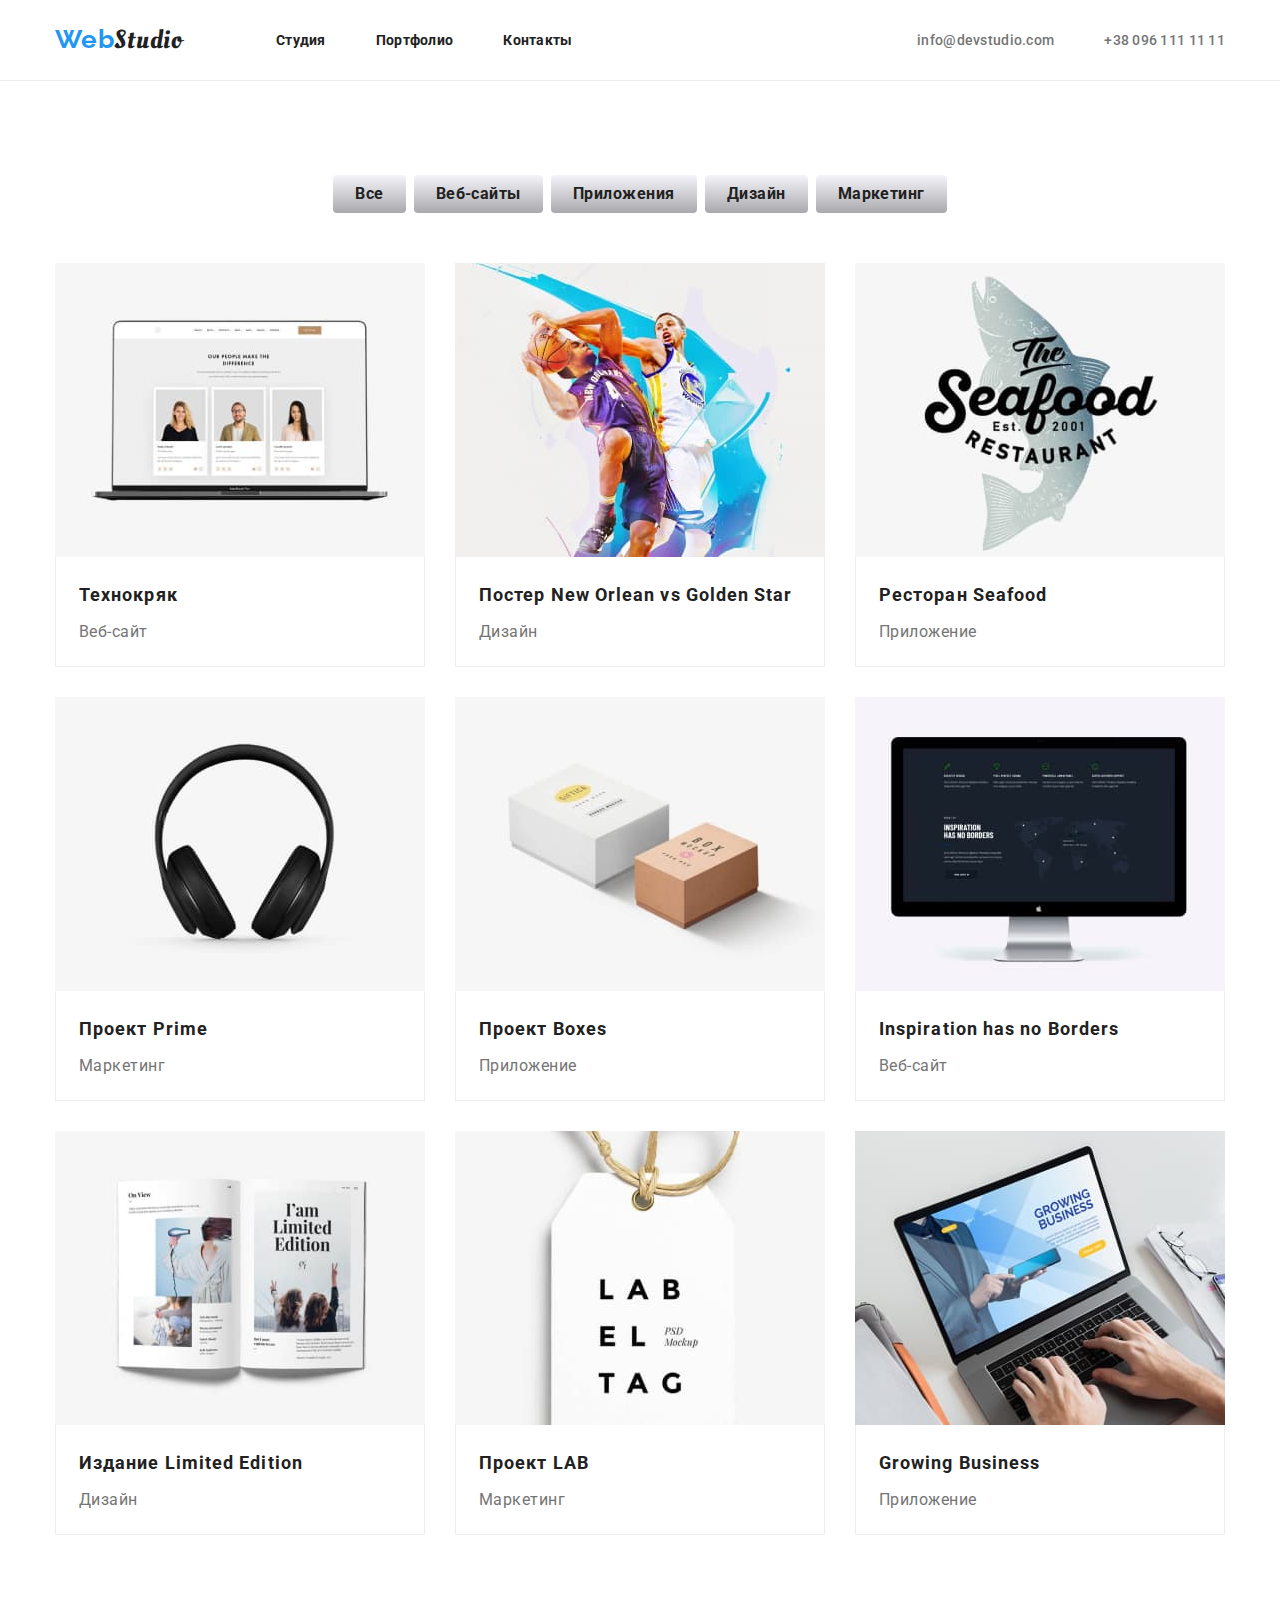
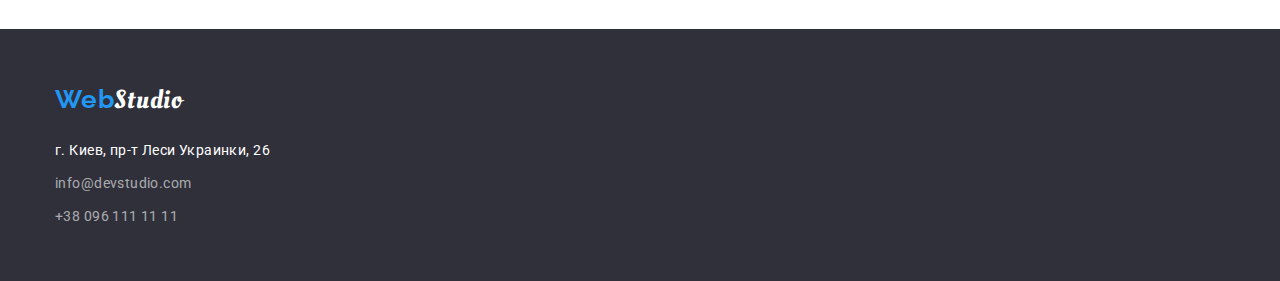
==== portfolio.html @ 4aa87fb2 "Додавання стартових файлів проекту" ====
<!doctype html>
<html lang="ru">
    <head>
        <meta charset="UTF-8">
        <meta name="viewport" content="width=device-width, user-scalable=no, initial-scale=1.0, maximum-scale=1.0, minimum-scale=1.0">
        <meta http-equiv="X-UA-Compatible" content="ie=edge">
        <title>Портфолио</title>
        <!--Імпорт шрифтів в HTML5:-->
        <link rel="preconnect" href="https://fonts.googleapis.com">
        <link rel="preconnect" href="https://fonts.gstatic.com" crossorigin>
        <link href="https://fonts.googleapis.com/css2?family=Oleo+Script&family=Raleway&family=Roboto&display=swap" rel="stylesheet">
        <!--Імпорт зображення на шапку сайту:-->
        <link rel="icon" href="images/goit.jpg" type="image/jpg">
        <!--Підключення стилів-->
        <link rel="stylesheet" href="styles/profile.css" type="text/css">
    </head>
    <body class="body__general">
    <!--http://goit-markup-hw-02/-->

        <!--Container - width 1600px-->
        <div class="container">

            <!--Шапка-->
            <header class="header__content">
                <!--Container - width 1170px-->
                <div class="container__content">
                    <div class="header__box">

                        <nav class="header__navigation">

                            <a class="header__navigation__logo" href="/goit-markup-hw-02">
                                <span class="header__navigation__logo__prefix">Web</span>Studio</a>

                            <ul class="header__navigation__list">
                                <li class="header__navigation__list__item">
                                    <a class="header__navigation__list__item__link" href="/goit-markup-hw-02">Студия</a>
                                </li>
                                <li class="header__navigation__list__item">
                                    <a class="header__navigation__list__item__link" href="/goit-markup-hw-02/portfolio.html">Портфолио</a>
                                </li>
                                <li class="header__navigation__list__item">
                                    <a class="header__navigation__list__item__link" href="#">Контакты</a>
                                </li>
                            </ul>

                        </nav>

                        <ul class="header__contacts">

                            <a class="header__email" href="mailto:info@devstudio.com">info@devstudio.com</a>

                            <a class="header__telephone" href="tel:380961111111">+38 096 111 11 11</a>

                        </ul>

                    </div>
                </div>
            </header>

            <!--Контент-->

            <main class="main__content">
                <!--Container - width 1170px-->
                <div class="container__content">

                    <!--Фільтр-->
                    <div class="main__filter__box">
                        <ul class="main__filter__list">
                            <li class="main__filter__list__item">
                                <button class="main__filter__button" type="button">Все</button>
                            </li>
                            <li class="main__filter__list__item">
                                <button class="main__filter__button" type="button">Веб-сайты</button>
                            </li>
                            <li class="main__filter__list__item">
                                <button class="main__filter__button" type="button">Приложения</button>
                            </li>
                            <li class="main__filter__list__item">
                                <button class="main__filter__button" type="button">Дизайн</button>
                            </li>
                            <li class="main__filter__list__item">
                                <button class="main__filter__button" type="button">Маркетинг</button>
                            </li>
                        </ul>
                    </div>

                    <!--Постери-->
                    <ul class="main__poster__list">
                        <li class="main__poster__list__item">
                            <img class="main__poster__list__item__image" src="images/imageprofile1.jpg"
                                 alt="images/imageprofile1.jpg - Технокряк" title="Технокряк">
                            <div class="main__poster__list__item__text">
                                <h3 class="main__poster__list__item__name">Технокряк</h3>
                                <p class="main__poster__list__item__category">Веб-сайт</p>
                            </div>
                        </li>
                        <li class="main__poster__list__item">
                            <img class="main__poster__list__item__image" src="images/imageprofile2.jpg"
                                 alt="images/imageprofile2.jpg - New Orlean vs Golden Star" title="New Orlean vs Golden Star">
                            <div class="main__poster__list__item__text">
                                <h3 class="main__poster__list__item__name">Постер New Orlean vs Golden Star</h3>
                                <p class="main__poster__list__item__category">Дизайн</p>
                            </div>
                        </li>
                        <li class="main__poster__list__item">
                            <img class="main__poster__list__item__image" src="images/imageprofile3.jpg"
                                 alt="images/imageprofile3.jpg - Ресторан Seafood" title="Ресторан Seafood">
                            <div class="main__poster__list__item__text">
                                <h3 class="main__poster__list__item__name">Ресторан Seafood</h3>
                                <p class="main__poster__list__item__category">Приложение</p>
                            </div>
                        </li>
                        <li class="main__poster__list__item">
                            <img class="main__poster__list__item__image" src="images/imageprofile4.jpg"
                                 alt="images/imageprofile4.jpg - Проект Prime" title="Проект Prime">
                            <div class="main__poster__list__item__text">
                                <h3 class="main__poster__list__item__name">Проект Prime</h3>
                                <p class="main__poster__list__item__category">Маркетинг</p>
                            </div>
                        </li>
                        <li class="main__poster__list__item">
                            <img class="main__poster__list__item__image" src="images/imageprofile5.jpg"
                                 alt="images/imageprofile5.jpg - Проект Boxes" title="Проект Boxes">
                            <div class="main__poster__list__item__text">
                                <h3 class="main__poster__list__item__name">Проект Boxes</h3>
                                <p class="main__poster__list__item__category">Приложение</p>
                            </div>
                        </li>
                        <li class="main__poster__list__item">
                            <img class="main__poster__list__item__image" src="images/imageprofile6.jpg"
                                 alt="images/imageprofile6.jpg - Inspiration has no Borders" title="Inspiration has no Borders">
                            <div class="main__poster__list__item__text">
                                <h3 class="main__poster__list__item__name">Inspiration has no Borders</h3>
                                <p class="main__poster__list__item__category">Веб-сайт</p>
                            </div>
                        </li>
                        <li class="main__poster__list__item">
                            <img class="main__poster__list__item__image" src="images/imageprofile7.jpg"
                                 alt="images/imageprofile7.jpg - Издание Limited Edition" title="Издание Limited Edition">
                            <div class="main__poster__list__item__text">
                                <h3 class="main__poster__list__item__name">Издание Limited Edition</h3>
                                <p class="main__poster__list__item__category">Дизайн</p>
                            </div>
                        </li>
                        <li class="main__poster__list__item">
                            <img class="main__poster__list__item__image" src="images/imageprofile8.jpg"
                                 alt="images/imageprofile8.jpg - Проект LAB" title="Проект LAB">
                            <div class="main__poster__list__item__text">
                                <h3 class="main__poster__list__item__name">Проект LAB</h3>
                                <p class="main__poster__list__item__category">Маркетинг</p>
                            </div>
                        </li>
                        <li class="main__poster__list__item">
                            <img class="main__poster__list__item__image" src="images/imageprofile9.jpg"
                                 alt="images/imageprofile9.jpg - Growing Business" title="Growing Business">
                            <div class="main__poster__list__item__text">
                                <h3 class="main__poster__list__item__name">Growing Business</h3>
                                <p class="main__poster__list__item__category">Приложение</p>
                            </div>
                        </li>
                    </ul>

                </div>

            </main>

            <!--Підвал-->
            <footer class="footer__content">
                <!--Container - width 1170px-->
                <div class="container__content">
                    <div class="footer__box">

                        <div class="footer__contact">

                            <a class="header__navigation__logo footer__logo" href="/goit-markup-hw-02">
                                <span class="header__navigation__logo__prefix">Web</span>Studio</a>

                            <address class="footer__address">
                                <ul class="footer__contact__list"></ul>
                                    <li class="footer__contact__list__item">
                                        <a class="footer__address__link" href="https://bit.ly/3pXMvUd" target="_blank" rel="noopener noreferrer">г. Киев, пр-т Леси Украинки, 26</a>
                                    </li>
                                    <li class="footer__contact__list__item">
                                        <a class="header__email footer__email" href="mailto:info@devstudio.com">info@devstudio.com</a>
                                    </li>
                                    <li class="footer__contact__list__item">
                                        <a class="header__telephone footer__telephone" href="tel:380961111111">+38 096 111 11 11</a>
                                    </li>
                                </ul>
                            </address>

                        </div>

                    </div>
                </div>

            </footer>

        </div>

    </body>
</html>
---- styles/profile.css ----
html, body {
    box-sizing: border-box;
    -webkit-box-sizing: border-box;
    -moz-box-sizing: border-box;
}

*,
*::before,
*::after {
    box-sizing: inherit;
    -webkit-box-sizing: inherit;
    -moz-box-sizing: inherit;
}

.body__general {
    margin: 0;
    font-family: 'Roboto', sans-serif;
    font-size: 0;
    background: #E5E5E5;
    color: #212121;
}

.container {
    max-width: 1600px;
    margin: 0 auto;
}

.container__content {
    max-width: 1170px;
    margin: 0 auto;
}

a {
    text-decoration: none;
    /*cursor: pointer;*/
}

ul {
    list-style-type: none;
    padding: 0;
}

/*Шапка*/
.header__content {
    background: #FFFFFF;
    border-bottom: 1px solid #ECECEC;
}

.header__box {
    display: flex;
    height: 80px;
    justify-content: space-between;
    align-items: center;
}

.header__navigation {
    display: inherit;
    column-gap: 93px;
}

.header__navigation__logo {
    display: inline-block;
    font-family: 'Oleo Script', sans-serif;
    font-style: normal;
    font-weight: 400;
    font-size: 26px;
    line-height: 36px;
    letter-spacing: 0.03em;
    color: #212121;
    transition: all 0.5s;
}

.header__navigation__logo__prefix {
    font-family: 'Raleway', sans-serif;
    font-weight: 700;
    line-height: 31px;
    color: #2196F3;
}

.header__navigation__logo:hover {
    transform: scale(1.3);
}

.header__navigation__list {
    display: flex;
    align-items: center;
    column-gap: 50px;
}

.header__navigation__list__item {
    font-style: normal;
    font-weight: 500;
    font-size: 14px;
    line-height: 16px;
    letter-spacing: 0.02em;
}

.header__navigation__list__item__link {
    font-weight: bold;
    color: #212121;
}

.header__navigation__list__item__link:focus {
    color: #188ce8;
    cursor: pointer;
}

.header__navigation__list__item__link:hover {
    color: #2196F3;
    cursor: pointer;
}

.header__contacts {
    display: flex;
    align-items: center;
    column-gap: 50px;
}

.header__email,
.header__telephone {
    font-style: normal;
    font-weight: 500;
    font-size: 14px;
    line-height: 16px;
    letter-spacing: 0.02em;
    color: #757575;
}

.header__email:focus,
.header__telephone:focus {
    color: #188ce8;
}

.header__email:hover,
.header__telephone:hover {
    font-weight: bold;
    color: #2196F3;
}

/*Контент*/
.main__content {
    background: #FFFFFF;
    padding: 94px 0;
}

.main__filter__box {
    margin-bottom: 34px;
}

/*Фільтр*/
.main__filter__list {
    display: flex;
    justify-content: center;
    padding-bottom: 16px;
    gap: 8px;
}

.main__filter__list__item {
    display: flex;
    align-items: flex-start;
}

.main__filter__button {
    padding: 6px 22px;
    background:
        linear-gradient(
            #F5F4FA,
            #a9a9ad);
    border: 0;
    border-radius: 4px;
    font-family: inherit;
    font-style: normal;
    /*font-weight: 500;*/
    font-weight: 700;
    font-size: 16px;
    line-height: 26px;
    text-align: center;
    letter-spacing: 0.03em;
    color: #212121;
    cursor: pointer;
}

.main__filter__button:focus {
    background: #188ce8;
    color: #FFFFFF;
}

.main__filter__button:active {
    background:
        linear-gradient(
            #2196F3,
            #104970);
    box-shadow:
            0 4px 4px rgba(0, 0, 0, 0.15),
        inset 4px 4px 4px rgba(0, 0, 0, 0.15),
        inset -4px 4px 4px rgba(0, 0, 0, 0.15),
        inset 4px -4px 4px rgba(0, 0, 0, 0.15),
        inset -4px -4px 4px rgba(0, 0, 0, 0.15);
    text-shadow:
            4px 4px 4px rgba(0, 0, 0, 0.15),
            -4px 4px 4px rgba(0, 0, 0, 0.15),
            4px -4px 4px rgba(0, 0, 0, 0.15),
            -4px -4px 4px rgba(0, 0, 0, 0.15);
    color: #FFFFFF;
}

/*Постери*/
.main__poster__list {
    display: flex;
    flex-wrap: wrap;
    gap: 30px;
    justify-content: center;
    margin: 0;
}

.main__poster__list__item {
    max-width: 370px;
    background: #FFFFFF;
    /*border: 1px solid #EEEEEE;*/
    border-bottom: 1px solid #EEEEEE;
    cursor: pointer;
    transition: all 0.5s;
}

.main__poster__list__item:hover {
    transform: scale(1.1);
}

.main__poster__list__item__image {
    display: block;
    width: 100%;
}

.main__poster__list__item__text {
    border-left: 1px solid #EEEEEE;
    border-right: 1px solid #EEEEEE;
    padding: 20px 23px 19px;
}

.main__poster__list__item__name {
    margin: 0 0 4px;
    font-style: normal;
    font-weight: 700;
    font-size: 18px;
    line-height: 36px;
    letter-spacing: 0.06em;
    color: #212121;
}

.main__poster__list__item__category {
    margin: 0;
    font-style: normal;
    font-weight: 400;
    font-size: 16px;
    line-height: 30px;
    letter-spacing: 0.03em;
    color: #757575;
}

/*Підвал*/
.footer__content {
    background: #2F303A;
}

.footer__box {
    display: flex;
    height: 252px;
    align-items: center;
    justify-content: space-between;
}

.footer__contact,
.footer__address {
    display: block;
}

.footer__logo {
    margin: 0 0 20px;
}

.header__navigation__logo.footer__logo {
    display: inline-block;
    color: #FFFFFF;
}

.header__navigation__logo.footer__logo:hover {
    transform: scale(1.3);
}

.footer__contact__list {
    display: flex;
    flex-direction: column;
    justify-content: center;
}

.footer__contact__list__item {
    display: flex;
    /*align-items: flex-start;*/
    justify-content: flex-start;
}

.footer__contact__list__item +
.footer__contact__list__item {
    margin-top: 9px;
}

.footer__address__link {
    font-style: normal;
    font-weight: 400;
    font-size: 14px;
    line-height: 24px;
    letter-spacing: 0.03em;
    color: #FFFFFF;
}

.footer__address__link:focus {
    color: #188ce8;
}

.footer__address__link:hover {
    color: #2196F3;
}

.header__email.footer__email,
.header__telephone.footer__telephone {
    font-weight: 400;
    line-height: 24px;
    letter-spacing: 0.03em;
    color: rgba(255, 255, 255, 0.6);
}

.header__email.footer__email:focus,
.header__telephone.footer__telephone:focus {
    font-weight: bold;
    color: #188ce8;
}

.header__email.footer__email:hover,
.header__telephone.footer__telephone:hover {
    font-weight: bold;
    color: #2196F3;
}

@media  {
    
}
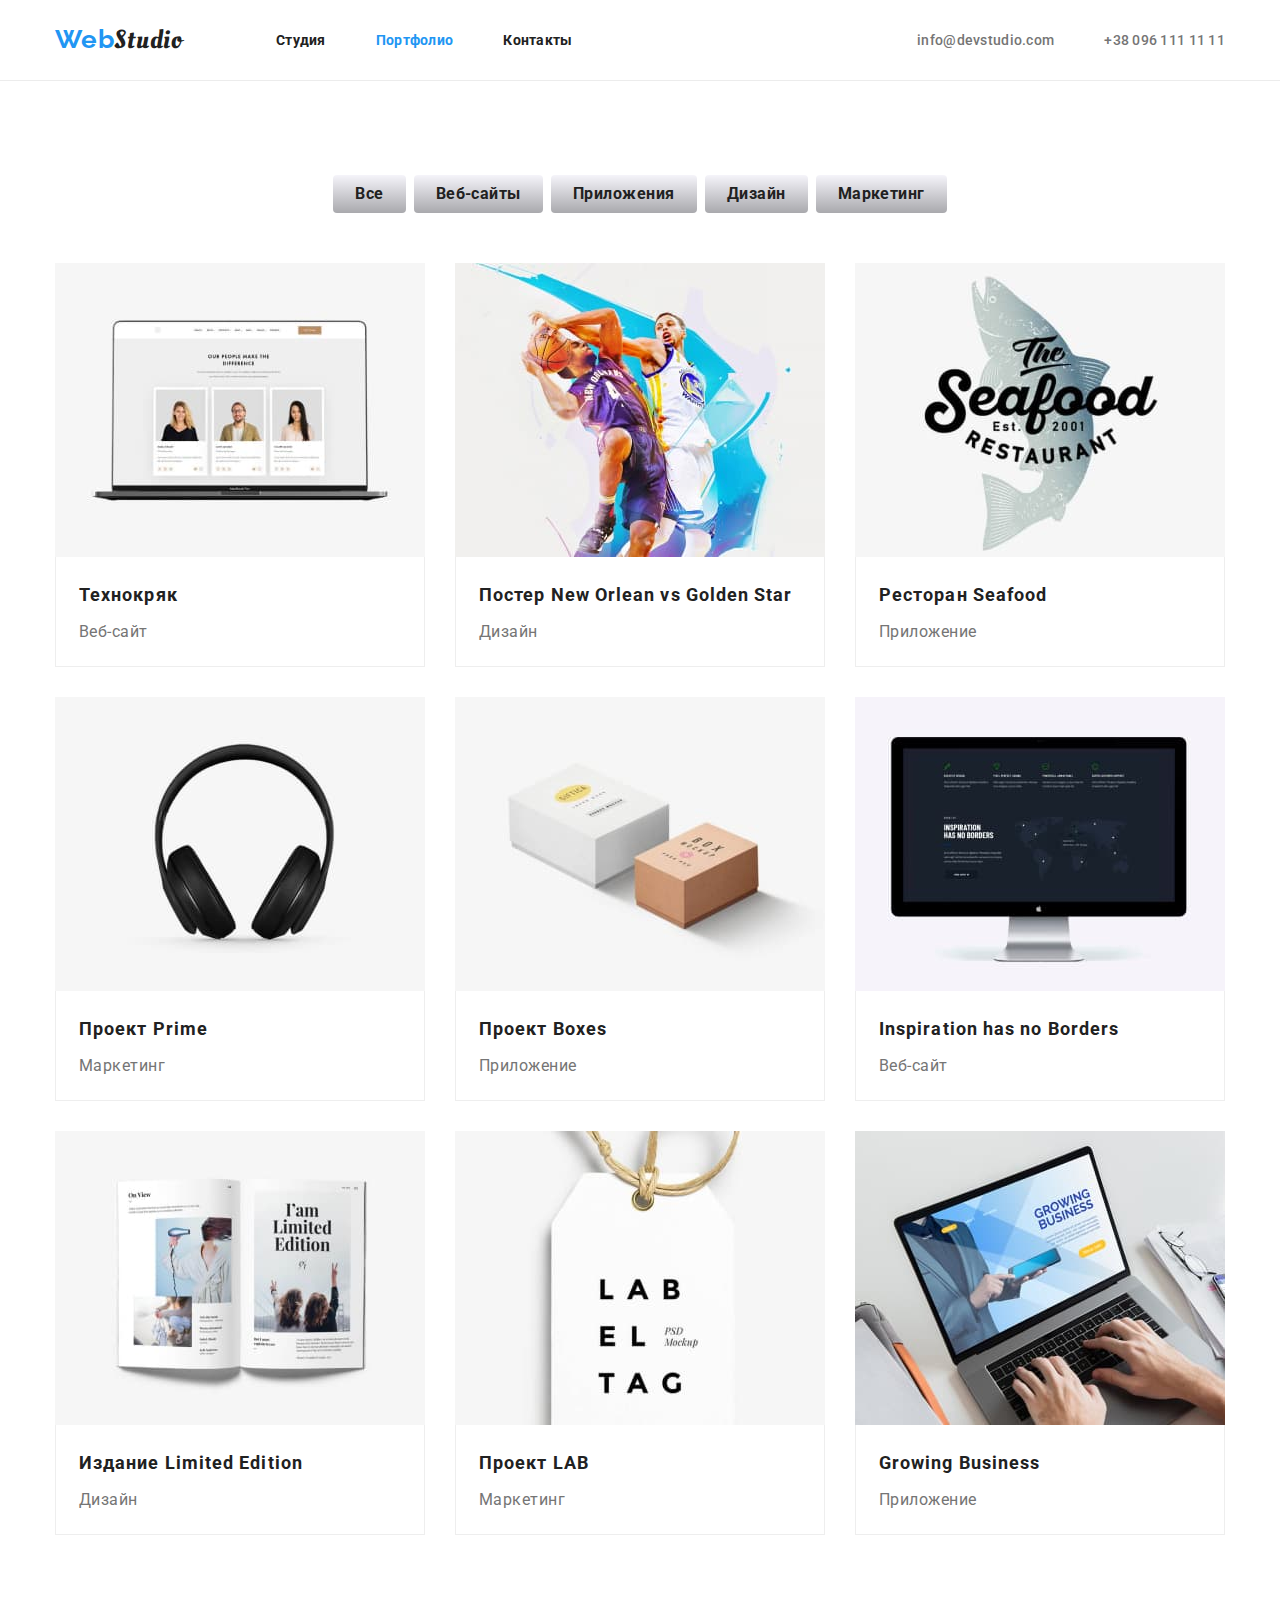
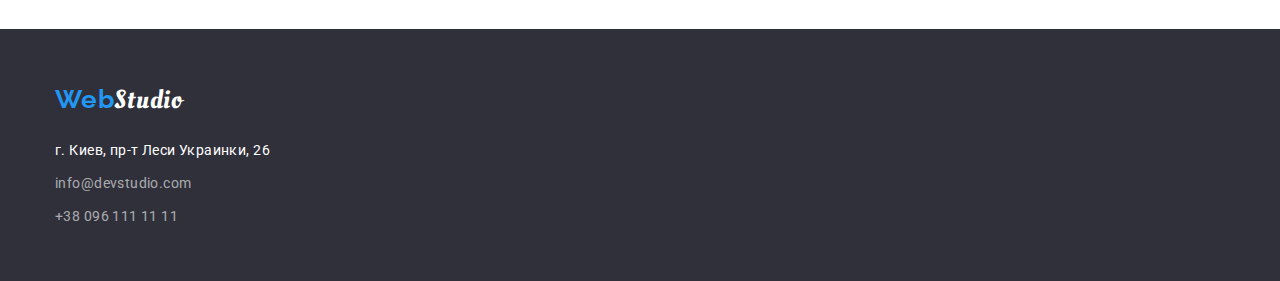
==== commit 48871d20: "Калібровка тегів та стилів" ====
--- a/portfolio.html
+++ b/portfolio.html
@@ -5,66 +5,69 @@
         <meta name="viewport" content="width=device-width, user-scalable=no, initial-scale=1.0, maximum-scale=1.0, minimum-scale=1.0">
         <meta http-equiv="X-UA-Compatible" content="ie=edge">
         <title>Портфолио</title>
-        <!--Імпорт шрифтів в HTML5:-->
+        <!--Импорт шрифтов в HTML5-->
         <link rel="preconnect" href="https://fonts.googleapis.com">
         <link rel="preconnect" href="https://fonts.gstatic.com" crossorigin>
         <link href="https://fonts.googleapis.com/css2?family=Oleo+Script&family=Raleway&family=Roboto&display=swap" rel="stylesheet">
-        <!--Імпорт зображення на шапку сайту:-->
+        <!--Импорт изображения на шапку сайта-->
         <link rel="icon" href="images/goit.jpg" type="image/jpg">
-        <!--Підключення стилів-->
-        <link rel="stylesheet" href="styles/profile.css" type="text/css">
+        <!--Подключения стилей-->
+        <link rel="stylesheet" href="styles/style.css" type="text/css">
     </head>
+
     <body class="body__general">
     <!--http://goit-markup-hw-02/-->
 
         <!--Container - width 1600px-->
         <div class="container">
-
-            <!--Шапка-->
+        
+            <!--Хедер-->
             <header class="header__content">
-                <!--Container - width 1170px-->
+                <!--Container - width 1200px-->
                 <div class="container__content">
                     <div class="header__box">
-
+        
                         <nav class="header__navigation">
-
-                            <a class="header__navigation__logo" href="/goit-markup-hw-02">
+        
+                            <a class="header__navigation__logo" href="./">
                                 <span class="header__navigation__logo__prefix">Web</span>Studio</a>
-
+        
                             <ul class="header__navigation__list">
                                 <li class="header__navigation__list__item">
-                                    <a class="header__navigation__list__item__link" href="/goit-markup-hw-02">Студия</a>
+                                    <a class="header__navigation__list__item__link" href="./">Студия</a>
                                 </li>
                                 <li class="header__navigation__list__item">
-                                    <a class="header__navigation__list__item__link" href="/goit-markup-hw-02/portfolio.html">Портфолио</a>
+                                    <a class="header__navigation__list__item__link current" href="./portfolio.html">Портфолио</a>
                                 </li>
                                 <li class="header__navigation__list__item">
                                     <a class="header__navigation__list__item__link" href="#">Контакты</a>
                                 </li>
                             </ul>
-
+        
                         </nav>
-
-                        <ul class="header__contacts">
-
+        
+                        <div class="header__contacts">
+        
                             <a class="header__email" href="mailto:info@devstudio.com">info@devstudio.com</a>
-
+        
                             <a class="header__telephone" href="tel:380961111111">+38 096 111 11 11</a>
-
-                        </ul>
-
+        
+                        </div>
+        
                     </div>
                 </div>
             </header>
-
+        
             <!--Контент-->
-
-            <main class="main__content">
-                <!--Container - width 1170px-->
+            <main class="main__content section">
+                <!--Container - width 1200px-->
                 <div class="container__content">
-
-                    <!--Фільтр-->
+        
+                    <!--Фильтр-->
                     <div class="main__filter__box">
+        
+                        <h2 class="main__title"></h2>
+        
                         <ul class="main__filter__list">
                             <li class="main__filter__list__item">
                                 <button class="main__filter__button" type="button">Все</button>
@@ -80,123 +83,129 @@
                             </li>
                             <li class="main__filter__list__item">
                                 <button class="main__filter__button" type="button">Маркетинг</button>
+                            </li>
+                        </ul>
+        
+                        <!--Постеры-->
+                        <ul class="main__poster__list">
+                            <li class="main__poster__list__item">
+                                <img class="box__list" src="images/imageprofile1.jpg" alt="images/imageprofile1.jpg - Технокряк"
+                                    title="Технокряк">
+                                <div class="main__poster__list__item__text">
+                                    <h3 class="main__poster__list__item__name">Технокряк</h3>
+                                    <p class="main__poster__list__item__category">Веб-сайт</p>
+                                </div>
+                            </li>
+                            <li class="main__poster__list__item">
+                                <img class="box__list" src="images/imageprofile2.jpg"
+                                    alt="images/imageprofile2.jpg - New Orlean vs Golden Star"
+                                    title="New Orlean vs Golden Star">
+                                <div class="main__poster__list__item__text">
+                                    <h3 class="main__poster__list__item__name">Постер New Orlean vs Golden Star</h3>
+                                    <p class="main__poster__list__item__category">Дизайн</p>
+                                </div>
+                            </li>
+                            <li class="main__poster__list__item">
+                                <img class="box__list" src="images/imageprofile3.jpg"
+                                    alt="images/imageprofile3.jpg - Ресторан Seafood" title="Ресторан Seafood">
+                                <div class="main__poster__list__item__text">
+                                    <h3 class="main__poster__list__item__name">Ресторан Seafood</h3>
+                                    <p class="main__poster__list__item__category">Приложение</p>
+                                </div>
+                            </li>
+                            <li class="main__poster__list__item">
+                                <img class="box__list" src="images/imageprofile4.jpg"
+                                    alt="images/imageprofile4.jpg - Проект Prime" title="Проект Prime">
+                                <div class="main__poster__list__item__text">
+                                    <h3 class="main__poster__list__item__name">Проект Prime</h3>
+                                    <p class="main__poster__list__item__category">Маркетинг</p>
+                                </div>
+                            </li>
+                            <li class="main__poster__list__item">
+                                <img class="box__list" src="images/imageprofile5.jpg"
+                                    alt="images/imageprofile5.jpg - Проект Boxes" title="Проект Boxes">
+                                <div class="main__poster__list__item__text">
+                                    <h3 class="main__poster__list__item__name">Проект Boxes</h3>
+                                    <p class="main__poster__list__item__category">Приложение</p>
+                                </div>
+                            </li>
+                            <li class="main__poster__list__item">
+                                <img class="box__list" src="images/imageprofile6.jpg"
+                                    alt="images/imageprofile6.jpg - Inspiration has no Borders"
+                                    title="Inspiration has no Borders">
+                                <div class="main__poster__list__item__text">
+                                    <h3 class="main__poster__list__item__name">Inspiration has no Borders</h3>
+                                    <p class="main__poster__list__item__category">Веб-сайт</p>
+                                </div>
+                            </li>
+                            <li class="main__poster__list__item">
+                                <img class="box__list" src="images/imageprofile7.jpg"
+                                    alt="images/imageprofile7.jpg - Издание Limited Edition" title="Издание Limited Edition">
+                                <div class="main__poster__list__item__text">
+                                    <h3 class="main__poster__list__item__name">Издание Limited Edition</h3>
+                                    <p class="main__poster__list__item__category">Дизайн</p>
+                                </div>
+                            </li>
+                            <li class="main__poster__list__item">
+                                <img class="box__list" src="images/imageprofile8.jpg"
+                                    alt="images/imageprofile8.jpg - Проект LAB" title="Проект LAB">
+                                <div class="main__poster__list__item__text">
+                                    <h3 class="main__poster__list__item__name">Проект LAB</h3>
+                                    <p class="main__poster__list__item__category">Маркетинг</p>
+                                </div>
+                            </li>
+                            <li class="main__poster__list__item">
+                                <img class="box__list" src="images/imageprofile9.jpg"
+                                    alt="images/imageprofile9.jpg - Growing Business" title="Growing Business">
+                                <div class="main__poster__list__item__text">
+                                    <h3 class="main__poster__list__item__name">Growing Business</h3>
+                                    <p class="main__poster__list__item__category">Приложение</p>
+                                </div>
                             </li>
                         </ul>
                     </div>
-
-                    <!--Постери-->
-                    <ul class="main__poster__list">
-                        <li class="main__poster__list__item">
-                            <img class="main__poster__list__item__image" src="images/imageprofile1.jpg"
-                                 alt="images/imageprofile1.jpg - Технокряк" title="Технокряк">
-                            <div class="main__poster__list__item__text">
-                                <h3 class="main__poster__list__item__name">Технокряк</h3>
-                                <p class="main__poster__list__item__category">Веб-сайт</p>
-                            </div>
-                        </li>
-                        <li class="main__poster__list__item">
-                            <img class="main__poster__list__item__image" src="images/imageprofile2.jpg"
-                                 alt="images/imageprofile2.jpg - New Orlean vs Golden Star" title="New Orlean vs Golden Star">
-                            <div class="main__poster__list__item__text">
-                                <h3 class="main__poster__list__item__name">Постер New Orlean vs Golden Star</h3>
-                                <p class="main__poster__list__item__category">Дизайн</p>
-                            </div>
-                        </li>
-                        <li class="main__poster__list__item">
-                            <img class="main__poster__list__item__image" src="images/imageprofile3.jpg"
-                                 alt="images/imageprofile3.jpg - Ресторан Seafood" title="Ресторан Seafood">
-                            <div class="main__poster__list__item__text">
-                                <h3 class="main__poster__list__item__name">Ресторан Seafood</h3>
-                                <p class="main__poster__list__item__category">Приложение</p>
-                            </div>
-                        </li>
-                        <li class="main__poster__list__item">
-                            <img class="main__poster__list__item__image" src="images/imageprofile4.jpg"
-                                 alt="images/imageprofile4.jpg - Проект Prime" title="Проект Prime">
-                            <div class="main__poster__list__item__text">
-                                <h3 class="main__poster__list__item__name">Проект Prime</h3>
-                                <p class="main__poster__list__item__category">Маркетинг</p>
-                            </div>
-                        </li>
-                        <li class="main__poster__list__item">
-                            <img class="main__poster__list__item__image" src="images/imageprofile5.jpg"
-                                 alt="images/imageprofile5.jpg - Проект Boxes" title="Проект Boxes">
-                            <div class="main__poster__list__item__text">
-                                <h3 class="main__poster__list__item__name">Проект Boxes</h3>
-                                <p class="main__poster__list__item__category">Приложение</p>
-                            </div>
-                        </li>
-                        <li class="main__poster__list__item">
-                            <img class="main__poster__list__item__image" src="images/imageprofile6.jpg"
-                                 alt="images/imageprofile6.jpg - Inspiration has no Borders" title="Inspiration has no Borders">
-                            <div class="main__poster__list__item__text">
-                                <h3 class="main__poster__list__item__name">Inspiration has no Borders</h3>
-                                <p class="main__poster__list__item__category">Веб-сайт</p>
-                            </div>
-                        </li>
-                        <li class="main__poster__list__item">
-                            <img class="main__poster__list__item__image" src="images/imageprofile7.jpg"
-                                 alt="images/imageprofile7.jpg - Издание Limited Edition" title="Издание Limited Edition">
-                            <div class="main__poster__list__item__text">
-                                <h3 class="main__poster__list__item__name">Издание Limited Edition</h3>
-                                <p class="main__poster__list__item__category">Дизайн</p>
-                            </div>
-                        </li>
-                        <li class="main__poster__list__item">
-                            <img class="main__poster__list__item__image" src="images/imageprofile8.jpg"
-                                 alt="images/imageprofile8.jpg - Проект LAB" title="Проект LAB">
-                            <div class="main__poster__list__item__text">
-                                <h3 class="main__poster__list__item__name">Проект LAB</h3>
-                                <p class="main__poster__list__item__category">Маркетинг</p>
-                            </div>
-                        </li>
-                        <li class="main__poster__list__item">
-                            <img class="main__poster__list__item__image" src="images/imageprofile9.jpg"
-                                 alt="images/imageprofile9.jpg - Growing Business" title="Growing Business">
-                            <div class="main__poster__list__item__text">
-                                <h3 class="main__poster__list__item__name">Growing Business</h3>
-                                <p class="main__poster__list__item__category">Приложение</p>
-                            </div>
-                        </li>
-                    </ul>
-
+        
                 </div>
-
             </main>
-
-            <!--Підвал-->
+        
+            <!--Футер-->
             <footer class="footer__content">
-                <!--Container - width 1170px-->
+                <!--Container - width 1200px-->
                 <div class="container__content">
+        
                     <div class="footer__box">
-
+        
                         <div class="footer__contact">
-
-                            <a class="header__navigation__logo footer__logo" href="/goit-markup-hw-02">
+        
+                            <a class="header__navigation__logo footer__logo" href="./">
                                 <span class="header__navigation__logo__prefix">Web</span>Studio</a>
-
+        
                             <address class="footer__address">
-                                <ul class="footer__contact__list"></ul>
+                                <ul class="footer__contact__list">
                                     <li class="footer__contact__list__item">
-                                        <a class="footer__address__link" href="https://bit.ly/3pXMvUd" target="_blank" rel="noopener noreferrer">г. Киев, пр-т Леси Украинки, 26</a>
+                                        <a class="footer__address__link" href="https://bit.ly/3pXMvUd" target="_blank"
+                                            rel="noopener noreferrer">г. Киев, пр-т Леси Украинки, 26</a>
                                     </li>
                                     <li class="footer__contact__list__item">
-                                        <a class="header__email footer__email" href="mailto:info@devstudio.com">info@devstudio.com</a>
+                                        <a class="header__email footer__email"
+                                            href="mailto:info@devstudio.com">info@devstudio.com</a>
                                     </li>
                                     <li class="footer__contact__list__item">
-                                        <a class="header__telephone footer__telephone" href="tel:380961111111">+38 096 111 11 11</a>
+                                        <a class="header__telephone footer__telephone" href="tel:380961111111">+38 096 111 11
+                                            11</a>
                                     </li>
                                 </ul>
                             </address>
-
+        
                         </div>
-
+        
                     </div>
                 </div>
-
+        
             </footer>
-
+        
         </div>
-
+        
     </body>
+        
 </html>--- a/styles/style.css
+++ b/styles/style.css
@@ -0,0 +1,602 @@
+:root {
+    /*Цвета для фона секций*/
+    --page-fon: #E5E5E5;
+    --primary-section-fon: #2F303A;
+    --secondary-section-fon: #F5F4FA;
+
+    /*Цвет для контента*/
+    --content-color: #FFFFFF;
+
+    /*Цвета обводки*/
+    --border-header-color: #ECECEC;
+    --border-content-color: #EEEEEE;
+
+    /*Цвета текста*/
+    --primary-text-color: #212121;
+    --secondary-text-color: #757575;
+    --footer-text-color: rgba(255, 255, 255, 0.6);
+
+    /*Цвета блоков, ховера и фокуса*/
+    --general-color: #2196F3;
+    --focus-color: #188ce8;
+    --gradient-color-1: #104970;
+    --gradient-color-2: #a9a9ad;
+
+    /*Цвета теней*/
+    --main-shadow-button: rgba(0, 0, 0, 0.15);
+    --box-shadow-1: rgba(0, 0, 0, 0.12);
+    --box-shadow-2: rgba(0, 0, 0, 0.14);
+    --box-shadow-3: rgba(0, 0, 0, 0.2);
+}
+
+html,
+body {
+    box-sizing: border-box;
+    -webkit-box-sizing: border-box;
+    -moz-box-sizing: border-box;
+}
+
+*,
+*::before,
+*::after {
+    box-sizing: inherit;
+    -webkit-box-sizing: inherit;
+    -moz-box-sizing: inherit;
+}
+
+a {
+    text-decoration: none;
+    /*cursor: pointer;*/
+}
+
+ul {
+    list-style-type: none;
+    padding: 0;
+}
+
+.body__general {
+    margin: 0;
+    font-family: 'Roboto', sans-serif;
+    font-size: 0;
+    background: var(--page-fon);
+    color: var(--primary-text-color);
+}
+
+.container {
+    max-width: 1600px;
+    margin: 0 auto;
+}
+
+.container__content {
+    /*max-width: 1170px;*/
+    max-width: 1200px;
+    margin: 0 auto;
+}
+
+/*Хедер*/
+.header__content {
+    background-color: var(--content-color);
+    border-bottom: 1px solid var(--border-header-color);
+}
+
+.header__box {
+    display: flex;
+    height: 80px;
+    padding: 0 15px;
+    justify-content: space-between;
+    align-items: center;
+}
+
+.header__navigation {
+    display: inherit;
+    column-gap: 93px;
+}
+
+/*Логотип*/
+.header__navigation__logo {
+    display: inline-block;
+    font-family: 'Oleo Script', sans-serif;
+    font-style: normal;
+    font-weight: 400;
+    font-size: 26px;
+    line-height: 36px;
+    letter-spacing: 0.03em;
+    color: var(--primary-text-color);
+    transition: all 0.5s;
+}
+
+.header__navigation__logo__prefix {
+    font-family: 'Raleway', sans-serif;
+    font-weight: 700;
+    line-height: 31px;
+    color: var(--general-color);
+}
+
+.header__navigation__logo:focus {
+    outline: none;
+    transform: scale(1.15);
+}
+
+.header__navigation__logo:hover {
+    transform: scale(1.3);
+}
+
+/*Навигация*/
+.header__navigation__list {
+    display: flex;
+    align-items: center;
+    column-gap: 50px;
+}
+
+.header__navigation__list__item {
+    font-style: normal;
+    font-weight: 500;
+    font-size: 14px;
+    line-height: 16px;
+    letter-spacing: 0.02em;
+}
+
+.header__navigation__list__item__link {
+    font-weight: bold;
+    color: var(--primary-text-color);
+}
+
+.current {
+    color: var(--general-color);
+}
+
+.header__navigation__list__item__link:focus {
+    outline: none;
+    color: var(--focus-color);
+    cursor: pointer;
+}
+
+.header__navigation__list__item__link:hover {
+    color: var(--general-color);
+    cursor: pointer;
+}
+
+.header__contacts {
+    display: flex;
+    align-items: center;
+    column-gap: 50px;
+}
+
+.header__email,
+.header__telephone {
+    font-style: normal;
+    font-weight: 500;
+    font-size: 14px;
+    line-height: 16px;
+    letter-spacing: 0.02em;
+    color: #757575;
+}
+
+.header__email:focus,
+.header__telephone:focus {
+    outline: none;
+    color: var(--focus-color);
+}
+
+.header__email:hover,
+.header__telephone:hover {
+    font-weight: bold;
+    color: var(--general-color);
+}
+
+/*Заказы*/
+.section__order {
+    background-color: var(--primary-section-fon);
+}
+
+.order__content {
+    display: flex;
+    height: 600px;
+    padding: 0 15px;
+    flex-direction: column;
+    justify-content: center;
+    align-items: center;
+    row-gap: 30px;
+}
+
+.order__title {
+    margin: 0;
+    max-width: 696px;
+    font-style: normal;
+    font-weight: 900;
+    font-size: 44px;
+    line-height: 60px;
+    text-align: center;
+    letter-spacing: 0.06em;
+    text-transform: uppercase;
+    color: var(--content-color);
+}
+
+.order__button {
+    width: 200px;
+    height: 50px;
+    /*background: #2196F3;*/
+    background:
+        linear-gradient(var(--general-color),
+            var(--gradient-color-1));
+    box-shadow:
+        0 4px 4px var(--main-shadow-button);
+    border: 0;
+    border-radius: 4px;
+    font-family: inherit;
+    font-style: normal;
+    font-weight: 700;
+    font-size: 16px;
+    line-height: 30px;
+    align-items: center;
+    text-align: center;
+    /*letter-spacing: 0.06em;*/
+    letter-spacing: 0.12em;
+    color: var(--content-color);
+    cursor: pointer;
+}
+
+.order__button:focus {
+    outline: none;
+    background: var(--focus-color);
+    color: var(--content-color);
+}
+
+.order__button:active {
+    background:
+        linear-gradient(var(--general-color),
+            var(--gradient-color-1));
+    box-shadow:
+        inset 4px 4px 4px var(--main-shadow-button),
+        inset -4px 4px 4px var(--main-shadow-button),
+        inset 4px -4px 4px var(--main-shadow-button),
+        inset -4px -4px 4px var(--main-shadow-button);
+    text-shadow:
+        4px 4px 4px var(--main-shadow-button),
+        -4px 4px 4px var(--main-shadow-button),
+        4px -4px 4px var(--main-shadow-button),
+        -4px -4px 4px var(--main-shadow-button);
+}
+
+/*Контент*/
+.main__content {
+    background-color: var(--content-color);
+}
+
+.section {
+    padding: 94px 0;
+}
+
+/*О нас*/
+.main__about__us {
+    display: flex;
+    padding: 0 15px;
+    flex-direction: column;
+    align-items: center;
+    row-gap: 94px;
+}
+
+.main__title {
+    display: none;
+    /*position: absolute;*/
+    /*width: 1px;*/
+    /*height: 1px;*/
+    /*margin: -1px;*/
+    /*border: 0;*/
+    /*padding: 0;*/
+    /*white-space: nowrap;*/
+    /*clip-path: inset(100%);*/
+    /*clip: rect(0 0 0 0);*/
+    /*overflow: hidden;*/
+}
+
+.box__list {
+    display: flex;
+    flex-wrap: wrap;
+    gap: 30px;
+    justify-content: center;
+    margin: 0;
+}
+
+.main__about__list__item {
+    max-width: 270px;
+}
+
+.main__about__list__item__title {
+    font-style: normal;
+    font-weight: 700;
+    font-size: 14px;
+    line-height: 16px;
+    letter-spacing: 0.03em;
+    text-transform: uppercase;
+}
+
+.main__about__list__item__text {
+    font-style: normal;
+    font-weight: 400;
+    font-size: 14px;
+    line-height: 24px;
+    letter-spacing: 0.03em;
+    color: var(--secondary-text-color);
+    text-align: justify;
+}
+
+/*Чем мы занимаемся*/
+.main__about__title__job {
+    margin: 0 0 50px;
+    font-style: normal;
+    font-weight: 700;
+    font-size: 36px;
+    line-height: 42px;
+    text-align: center;
+    letter-spacing: 0.03em;
+}
+
+.main__about__list__item__job {
+    max-width: 370px;
+    cursor: pointer;
+    transition: all 0.5s;
+}
+
+.main__about__list__item__job:hover {
+    transform: scale(1.1);
+}
+
+.box__image {
+    display: block;
+    width: 100%;
+}
+
+/*Наша команда*/
+.team__content {
+    background-color: var(--secondary-section-fon);
+}
+
+.team__box {
+    padding: 0 15px;
+}
+
+.team__title {
+    font-style: normal;
+    font-weight: 700;
+    font-size: 36px;
+    line-height: 42px;
+    text-align: center;
+    letter-spacing: 0.03em;
+    margin: 0 auto 50px;
+}
+
+.team__list__item {
+    max-width: 270px;
+    /*height: 368px;*/
+    background-color: var(--content-color);
+    box-shadow:
+        0 1px 3px var(--box-shadow-1),
+        0 1px 1px var(--box-shadow-2),
+        0 2px 1px var(--box-shadow-3);
+    border-radius: 0 0 4px 4px;
+    cursor: pointer;
+    transition: all 0.5s;
+}
+
+.team__list__item:hover {
+    transform: scale(1.1);
+}
+
+.team__list__item__name {
+    margin: 30px auto 5px;
+    font-style: normal;
+    /*font-weight: 500;*/
+    font-size: 16px;
+    line-height: 19px;
+    text-align: center;
+    letter-spacing: 0.03em;
+    color: var(--primary-text-color);
+}
+
+.team__list__item__job {
+    margin: 5px auto 30px;
+    font-style: normal;
+    font-weight: 400;
+    font-size: 16px;
+    line-height: 19px;
+    text-align: center;
+    letter-spacing: 0.03em;
+    color: var(--secondary-text-color);
+}
+
+/*Фильтр*/
+.main__filter__box {
+    display: flex;
+    padding: 0 15px;
+    flex-direction: column;
+    align-items: center;
+    row-gap: 34px;
+}
+
+.main__filter__list {
+    display: flex;
+    justify-content: center;
+    padding-bottom: 16px;
+    gap: 8px;
+}
+
+.main__filter__list__item {
+    display: flex;
+    align-items: flex-start;
+}
+
+.main__filter__button {
+    padding: 6px 22px;
+    background:
+        linear-gradient(var(--secondary-section-fon),
+            var(--gradient-color-2));
+    border: 0;
+    border-radius: 4px;
+    font-family: inherit;
+    font-style: normal;
+    /*font-weight: 500;*/
+    font-weight: 700;
+    font-size: 16px;
+    line-height: 26px;
+    text-align: center;
+    letter-spacing: 0.03em;
+    color: var(--primary-text-color);
+    cursor: pointer;
+}
+
+.main__filter__button:focus {
+    outline: none;
+    background: var(--focus-color);
+    color: var(--content-color);
+}
+
+.main__filter__button:active {
+    background:
+        linear-gradient(var(--general-color),
+            var(--gradient-color-1));
+    box-shadow:
+        0 4px 4px rgba(0, 0, 0, 0.15),
+        inset 4px 4px 4px var(--main-shadow-button),
+        inset -4px 4px 4px var(--main-shadow-button),
+        inset 4px -4px 4px var(--main-shadow-button),
+        inset -4px -4px 4px var(--main-shadow-button);
+    text-shadow:
+        4px 4px 4px var(--main-shadow-button),
+        -4px 4px 4px var(--main-shadow-button),
+        4px -4px 4px var(--main-shadow-button),
+        -4px -4px 4px var(--main-shadow-button);
+    color: var(--content-color);
+}
+
+/*Постеры*/
+.main__poster__list {
+    display: flex;
+    flex-wrap: wrap;
+    gap: 30px;
+    justify-content: center;
+}
+
+.main__poster__list__item {
+    max-width: 370px;
+    background-color: var(--content-color);
+    /*border: 1px solid #EEEEEE;*/
+    border-bottom: 1px solid var(--border-content-color);
+    cursor: pointer;
+    transition: all 0.5s;
+}
+
+.main__poster__list__item:hover {
+    transform: scale(1.1);
+}
+
+.main__poster__list__item__text {
+    border-left: 1px solid var(--border-content-color);
+    border-right: 1px solid var(--border-content-color);
+    padding: 20px 23px 19px;
+}
+
+.main__poster__list__item__name {
+    margin: 0 0 4px;
+    font-style: normal;
+    font-weight: 700;
+    font-size: 18px;
+    line-height: 36px;
+    letter-spacing: 0.06em;
+    color: var(--primary-text-color);
+}
+
+.main__poster__list__item__category {
+    margin: 0;
+    font-style: normal;
+    font-weight: 400;
+    font-size: 16px;
+    line-height: 30px;
+    letter-spacing: 0.03em;
+    color: var(--secondary-text-color);
+}
+
+/*Футер*/
+.footer__content {
+    background-color: var(--primary-section-fon);
+}
+
+.footer__box {
+    display: flex;
+    height: 252px;
+    padding: 0 15px;
+    align-items: center;
+    justify-content: space-between;
+}
+
+.footer__contact,
+.footer__address {
+    display: block;
+}
+
+.footer__logo {
+    margin: 0 0 20px;
+}
+
+.header__navigation__logo.footer__logo {
+    display: inline-block;
+    color: var(--content-color);
+}
+
+.header__navigation__logo.footer__logo:hover {
+    transform: scale(1.3);
+}
+
+.footer__contact__list {
+    display: flex;
+    flex-direction: column;
+    justify-content: center;
+}
+
+.footer__contact__list__item {
+    display: flex;
+    /*align-items: flex-start;*/
+    justify-content: flex-start;
+}
+
+.footer__contact__list__item+.footer__contact__list__item {
+    margin-top: 9px;
+}
+
+.footer__address__link {
+    font-style: normal;
+    font-weight: 400;
+    font-size: 14px;
+    line-height: 24px;
+    letter-spacing: 0.03em;
+    color: var(--content-color);
+}
+
+.footer__address__link:focus {
+    outline: none;
+    color: var(--focus-color);
+}
+
+.footer__address__link:hover {
+    color: var(--general-color);
+}
+
+.header__email.footer__email,
+.header__telephone.footer__telephone {
+    font-weight: 400;
+    line-height: 24px;
+    letter-spacing: 0.03em;
+    color: var(--footer-text-color);
+}
+
+.header__email.footer__email:focus,
+.header__telephone.footer__telephone:focus {
+    font-weight: bold;
+    color: var(--focus-color);
+}
+
+.header__email.footer__email:hover,
+.header__telephone.footer__telephone:hover {
+    font-weight: bold;
+    color: var(--general-color);
+}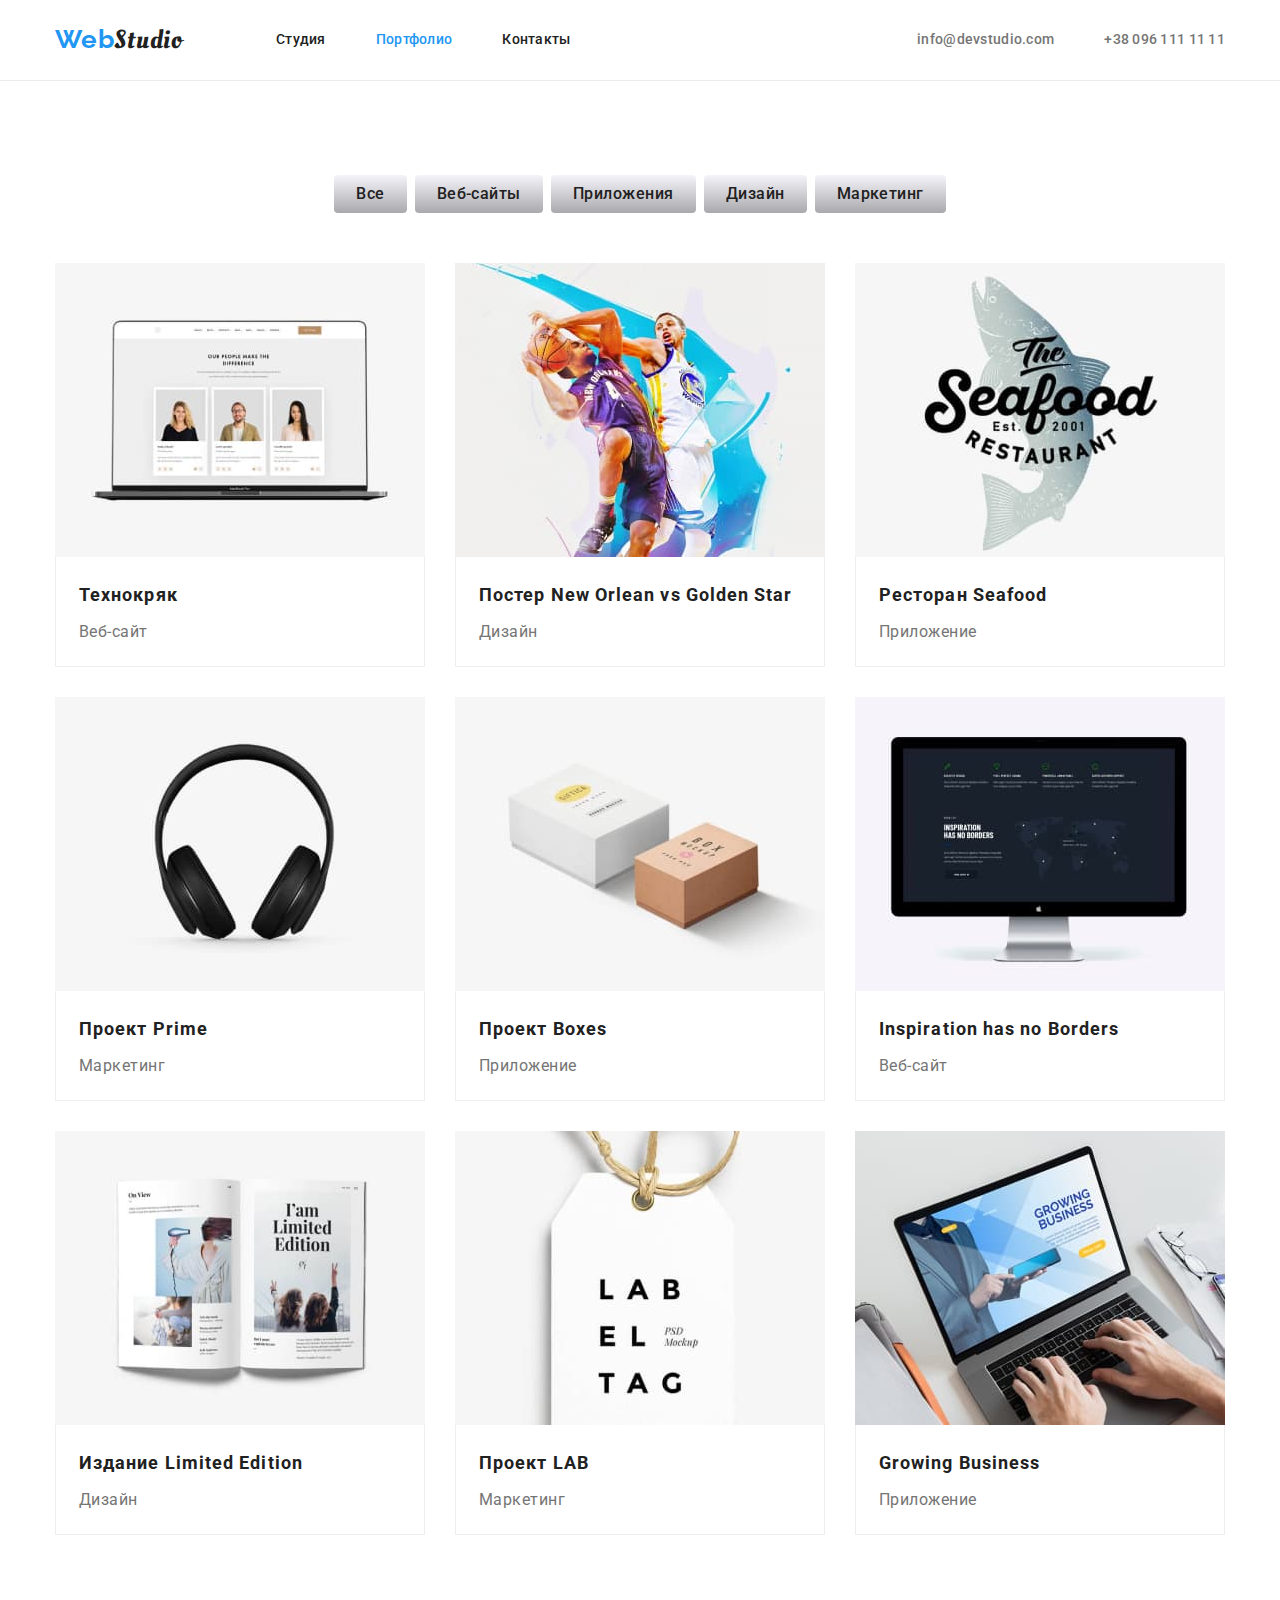
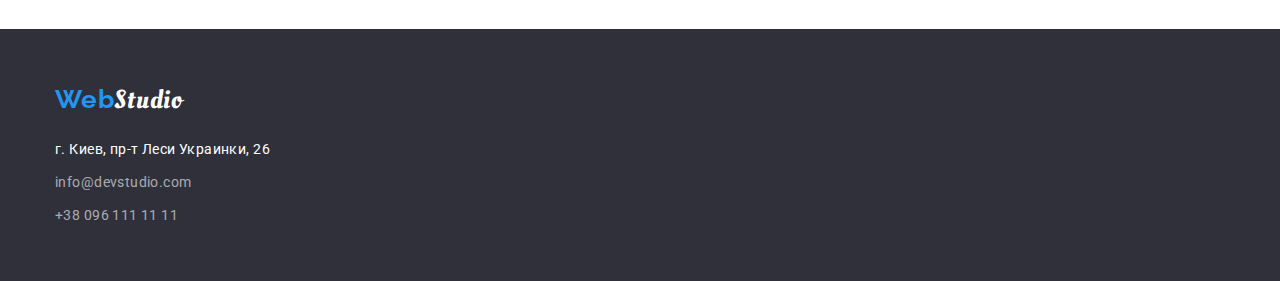
==== commit 5ff52f50: "Калібровка шрифтів" ====
--- a/portfolio.html
+++ b/portfolio.html
@@ -8,7 +8,8 @@
         <!--Импорт шрифтов в HTML5-->
         <link rel="preconnect" href="https://fonts.googleapis.com">
         <link rel="preconnect" href="https://fonts.gstatic.com" crossorigin>
-        <link href="https://fonts.googleapis.com/css2?family=Oleo+Script&family=Raleway&family=Roboto&display=swap" rel="stylesheet">
+        <link href="https://fonts.googleapis.com/css2?family=Oleo+Script&family=Raleway:wght@700&family=Roboto:wght@400;500;700;900&display=swap"
+              rel="stylesheet">
         <!--Импорт изображения на шапку сайта-->
         <link rel="icon" href="images/goit.jpg" type="image/jpg">
         <!--Подключения стилей-->
@@ -66,7 +67,7 @@
                     <!--Фильтр-->
                     <div class="main__filter__box">
         
-                        <h2 class="main__title"></h2>
+                        <h1 class="main__title"></h1>
         
                         <ul class="main__filter__list">
                             <li class="main__filter__list__item">
--- a/styles/style.css
+++ b/styles/style.css
@@ -29,24 +29,25 @@
     --box-shadow-3: rgba(0, 0, 0, 0.2);
 }
 
-html,
-body {
-    box-sizing: border-box;
-    -webkit-box-sizing: border-box;
-    -moz-box-sizing: border-box;
-}
-
 *,
 *::before,
 *::after {
+    margin: 0;
     box-sizing: inherit;
     -webkit-box-sizing: inherit;
     -moz-box-sizing: inherit;
 }
 
+body {
+    font-family: 'Roboto', sans-serif;
+    font-weight: 500;
+    font-size: 14px;
+    line-height: 1.14;
+    letter-spacing: 0.02em;
+}
+
 a {
     text-decoration: none;
-    /*cursor: pointer;*/
 }
 
 ul {
@@ -55,9 +56,6 @@
 }
 
 .body__general {
-    margin: 0;
-    font-family: 'Roboto', sans-serif;
-    font-size: 0;
     background: var(--page-fon);
     color: var(--primary-text-color);
 }
@@ -68,7 +66,6 @@
 }
 
 .container__content {
-    /*max-width: 1170px;*/
     max-width: 1200px;
     margin: 0 auto;
 }
@@ -96,10 +93,9 @@
 .header__navigation__logo {
     display: inline-block;
     font-family: 'Oleo Script', sans-serif;
-    font-style: normal;
     font-weight: 400;
     font-size: 26px;
-    line-height: 36px;
+    line-height: 1.4;
     letter-spacing: 0.03em;
     color: var(--primary-text-color);
     transition: all 0.5s;
@@ -108,7 +104,7 @@
 .header__navigation__logo__prefix {
     font-family: 'Raleway', sans-serif;
     font-weight: 700;
-    line-height: 31px;
+    line-height: 1.2;
     color: var(--general-color);
 }
 
@@ -129,15 +125,12 @@
 }
 
 .header__navigation__list__item {
-    font-style: normal;
-    font-weight: 500;
-    font-size: 14px;
-    line-height: 16px;
-    letter-spacing: 0.02em;
+    display: flex;
+    justify-content: center;
+    align-items: center;
 }
 
 .header__navigation__list__item__link {
-    font-weight: bold;
     color: var(--primary-text-color);
 }
 
@@ -148,12 +141,10 @@
 .header__navigation__list__item__link:focus {
     outline: none;
     color: var(--focus-color);
-    cursor: pointer;
 }
 
 .header__navigation__list__item__link:hover {
     color: var(--general-color);
-    cursor: pointer;
 }
 
 .header__contacts {
@@ -164,11 +155,6 @@
 
 .header__email,
 .header__telephone {
-    font-style: normal;
-    font-weight: 500;
-    font-size: 14px;
-    line-height: 16px;
-    letter-spacing: 0.02em;
     color: #757575;
 }
 
@@ -180,7 +166,6 @@
 
 .header__email:hover,
 .header__telephone:hover {
-    font-weight: bold;
     color: var(--general-color);
 }
 
@@ -202,20 +187,17 @@
 .order__title {
     margin: 0;
     max-width: 696px;
-    font-style: normal;
     font-weight: 900;
     font-size: 44px;
-    line-height: 60px;
-    text-align: center;
+    line-height: 1.36;
     letter-spacing: 0.06em;
+    text-align: center;
     text-transform: uppercase;
     color: var(--content-color);
 }
 
 .order__button {
-    width: 200px;
-    height: 50px;
-    /*background: #2196F3;*/
+    padding: 10px 32px;
     background:
         linear-gradient(var(--general-color),
             var(--gradient-color-1));
@@ -224,14 +206,12 @@
     border: 0;
     border-radius: 4px;
     font-family: inherit;
-    font-style: normal;
     font-weight: 700;
     font-size: 16px;
-    line-height: 30px;
-    align-items: center;
-    text-align: center;
-    /*letter-spacing: 0.06em;*/
-    letter-spacing: 0.12em;
+    line-height: 1.88;
+    align-items: center;
+    text-align: center;
+    letter-spacing: 0.06em;
     color: var(--content-color);
     cursor: pointer;
 }
@@ -300,35 +280,31 @@
 
 .main__about__list__item {
     max-width: 270px;
+    display: flex;
+    flex-direction: column;
+    row-gap: 10px;
 }
 
 .main__about__list__item__title {
-    font-style: normal;
-    font-weight: 700;
-    font-size: 14px;
-    line-height: 16px;
+    font-size: inherit;
+    line-height: inherit;
     letter-spacing: 0.03em;
     text-transform: uppercase;
 }
 
 .main__about__list__item__text {
-    font-style: normal;
     font-weight: 400;
-    font-size: 14px;
-    line-height: 24px;
+    line-height: 1.71;
     letter-spacing: 0.03em;
     color: var(--secondary-text-color);
-    text-align: justify;
 }
 
 /*Чем мы занимаемся*/
 .main__about__title__job {
     margin: 0 0 50px;
-    font-style: normal;
-    font-weight: 700;
+    text-align: center;
     font-size: 36px;
-    line-height: 42px;
-    text-align: center;
+    line-height: 1.16;
     letter-spacing: 0.03em;
 }
 
@@ -353,17 +329,18 @@
 }
 
 .team__box {
+    display: flex;
+    flex-direction: column;
+    align-items: center;
+    row-gap: 50px;
     padding: 0 15px;
 }
 
 .team__title {
-    font-style: normal;
-    font-weight: 700;
+    text-align: center;
     font-size: 36px;
-    line-height: 42px;
-    text-align: center;
-    letter-spacing: 0.03em;
-    margin: 0 auto 50px;
+    line-height: 1.16;
+    letter-spacing: 0.03em;
 }
 
 .team__list__item {
@@ -385,22 +362,19 @@
 
 .team__list__item__name {
     margin: 30px auto 5px;
-    font-style: normal;
-    /*font-weight: 500;*/
+    text-align: center;
     font-size: 16px;
-    line-height: 19px;
-    text-align: center;
+    line-height: 1.19;
     letter-spacing: 0.03em;
     color: var(--primary-text-color);
 }
 
 .team__list__item__job {
     margin: 5px auto 30px;
-    font-style: normal;
+    text-align: center;
     font-weight: 400;
     font-size: 16px;
-    line-height: 19px;
-    text-align: center;
+    line-height: 1.19;
     letter-spacing: 0.03em;
     color: var(--secondary-text-color);
 }
@@ -434,11 +408,9 @@
     border: 0;
     border-radius: 4px;
     font-family: inherit;
-    font-style: normal;
-    /*font-weight: 500;*/
-    font-weight: 700;
+    font-weight: inherit;
     font-size: 16px;
-    line-height: 26px;
+    line-height: 1.62;
     text-align: center;
     letter-spacing: 0.03em;
     color: var(--primary-text-color);
@@ -480,14 +452,7 @@
 .main__poster__list__item {
     max-width: 370px;
     background-color: var(--content-color);
-    /*border: 1px solid #EEEEEE;*/
     border-bottom: 1px solid var(--border-content-color);
-    cursor: pointer;
-    transition: all 0.5s;
-}
-
-.main__poster__list__item:hover {
-    transform: scale(1.1);
 }
 
 .main__poster__list__item__text {
@@ -498,20 +463,16 @@
 
 .main__poster__list__item__name {
     margin: 0 0 4px;
-    font-style: normal;
-    font-weight: 700;
     font-size: 18px;
-    line-height: 36px;
+    line-height: 2;
     letter-spacing: 0.06em;
     color: var(--primary-text-color);
 }
 
 .main__poster__list__item__category {
-    margin: 0;
-    font-style: normal;
     font-weight: 400;
     font-size: 16px;
-    line-height: 30px;
+    line-height: 1.87;
     letter-spacing: 0.03em;
     color: var(--secondary-text-color);
 }
@@ -550,53 +511,38 @@
 .footer__contact__list {
     display: flex;
     flex-direction: column;
-    justify-content: center;
+    row-gap: 9px;
 }
 
 .footer__contact__list__item {
     display: flex;
-    /*align-items: flex-start;*/
-    justify-content: flex-start;
-}
-
-.footer__contact__list__item+.footer__contact__list__item {
-    margin-top: 9px;
-}
-
-.footer__address__link {
+    align-items: center;
+}
+
+.footer__address__link,
+.footer__email,
+.footer__telephone {
     font-style: normal;
     font-weight: 400;
-    font-size: 14px;
-    line-height: 24px;
-    letter-spacing: 0.03em;
-    color: var(--content-color);
-}
-
-.footer__address__link:focus {
+    line-height: 1.71;
+    letter-spacing: 0.03em;
+    color: var(--content-color);
+}
+
+.header__email.footer__email,
+.header__telephone.footer__telephone {
+    color: var(--footer-text-color);
+}
+
+.footer__address__link:focus,
+.header__email.footer__email:focus,
+.header__telephone.footer__telephone:focus {
     outline: none;
     color: var(--focus-color);
 }
 
-.footer__address__link:hover {
-    color: var(--general-color);
-}
-
-.header__email.footer__email,
-.header__telephone.footer__telephone {
-    font-weight: 400;
-    line-height: 24px;
-    letter-spacing: 0.03em;
-    color: var(--footer-text-color);
-}
-
-.header__email.footer__email:focus,
-.header__telephone.footer__telephone:focus {
-    font-weight: bold;
-    color: var(--focus-color);
-}
-
+.footer__address__link:hover,
 .header__email.footer__email:hover,
 .header__telephone.footer__telephone:hover {
-    font-weight: bold;
     color: var(--general-color);
 }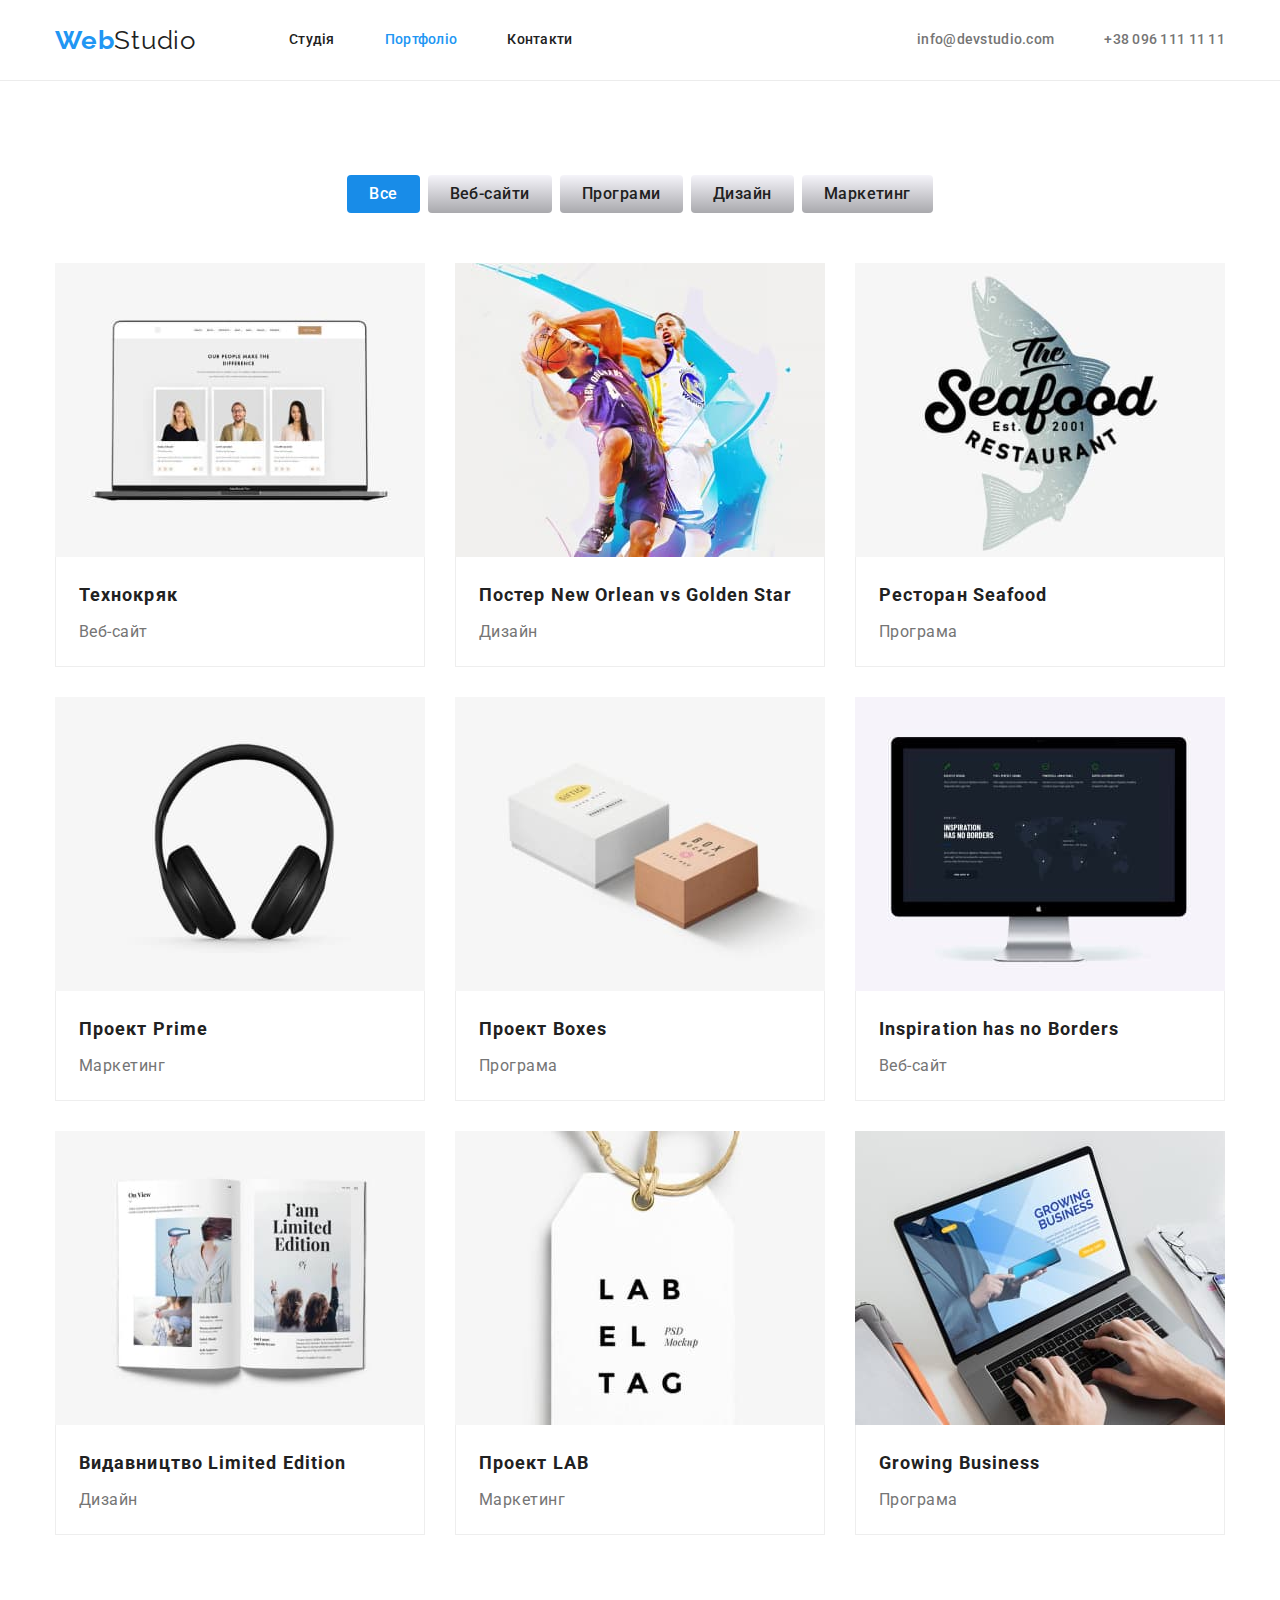
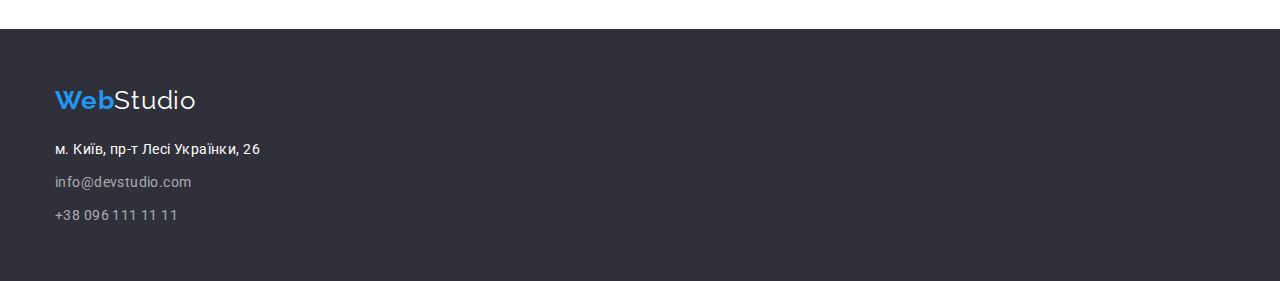
==== commit 03502f15: "Виправлені ефекти для кнопок" ====
--- a/portfolio.html
+++ b/portfolio.html
@@ -1,212 +1,222 @@
 <!doctype html>
-<html lang="ru">
+<html lang="uk-UA">
     <head>
         <meta charset="UTF-8">
-        <meta name="viewport" content="width=device-width, user-scalable=no, initial-scale=1.0, maximum-scale=1.0, minimum-scale=1.0">
+        <meta name="viewport" content="width=device-width, initial-scale=1.0">
         <meta http-equiv="X-UA-Compatible" content="ie=edge">
-        <title>Портфолио</title>
-        <!--Импорт шрифтов в HTML5-->
+        <title>Портфоліо</title>
+        <!--Імпорт шрифтів в HTML5-->
         <link rel="preconnect" href="https://fonts.googleapis.com">
         <link rel="preconnect" href="https://fonts.gstatic.com" crossorigin>
-        <link href="https://fonts.googleapis.com/css2?family=Oleo+Script&family=Raleway:wght@700&family=Roboto:wght@400;500;700;900&display=swap"
-              rel="stylesheet">
-        <!--Импорт изображения на шапку сайта-->
-        <link rel="icon" href="images/goit.jpg" type="image/jpg">
-        <!--Подключения стилей-->
-        <link rel="stylesheet" href="styles/style.css" type="text/css">
+        <link href="https://fonts.googleapis.com/css2?family=Raleway:wght@700&family=Roboto:wght@400;500;700;900&display=swap"
+            rel="stylesheet">
+        <!--Імпорт зображення на шапку сайту-->
+        <link rel="icon" href="./images/goit.jpg" type="image/jpg">
+        <!--Підключення стилів-->
+        <link rel="stylesheet" href="./styles/style.css" type="text/css">
     </head>
-
-    <body class="body__general">
-    <!--http://goit-markup-hw-02/-->
+    <!-- ДЗ №2 goit-markup-hw-02 -->
+
+    <body class="body-general">
 
         <!--Container - width 1600px-->
         <div class="container">
-        
+
             <!--Хедер-->
-            <header class="header__content">
+            <header class="header-content">
                 <!--Container - width 1200px-->
-                <div class="container__content">
-                    <div class="header__box">
-        
-                        <nav class="header__navigation">
-        
-                            <a class="header__navigation__logo" href="./">
-                                <span class="header__navigation__logo__prefix">Web</span>Studio</a>
-        
-                            <ul class="header__navigation__list">
-                                <li class="header__navigation__list__item">
-                                    <a class="header__navigation__list__item__link" href="./">Студия</a>
-                                </li>
-                                <li class="header__navigation__list__item">
-                                    <a class="header__navigation__list__item__link current" href="./portfolio.html">Портфолио</a>
-                                </li>
-                                <li class="header__navigation__list__item">
-                                    <a class="header__navigation__list__item__link" href="#">Контакты</a>
+                <div class="container-content">
+                    <!--Обгортка для хедеру-->
+                    <div class="header-box">
+
+                        <!--Блок навігації-->
+                        <nav class="header-navigation">
+                            <!--Логотип-->
+                            <a class="header-logo" href="./"><span class="header-logo-prefix">Web</span>Studio</a>
+
+                            <!--Навігація-->
+                            <ul class="navigation-list">
+                                <li class="navigation-item">
+                                    <a class="navigation-link" href="./">Студія</a>
+                                </li>
+                                <li class="navigation-item">
+                                    <a class="navigation-link current" href="./portfolio.html">Портфоліо</a>
+                                </li>
+                                <li class="navigation-item">
+                                    <a class="navigation-link" href="#">Контакти</a>
                                 </li>
                             </ul>
-        
+
                         </nav>
-        
-                        <div class="header__contacts">
-        
-                            <a class="header__email" href="mailto:info@devstudio.com">info@devstudio.com</a>
-        
-                            <a class="header__telephone" href="tel:380961111111">+38 096 111 11 11</a>
-        
-                        </div>
-        
+
+                        <!--Контакти-->
+                        <ul class="header-contacts">
+                            <li class="contacts-item">
+                                <a class="email-link" href="mailto:info@devstudio.com">info@devstudio.com</a>
+                            </li>
+                            <li class="contacts-item">
+                                <a class="telephone-link" href="tel:380961111111">+38 096 111 11 11</a>
+                            </li>
+                        </ul>
+
                     </div>
                 </div>
             </header>
-        
+
             <!--Контент-->
-            <main class="main__content section">
+            <main class="main-content">
+
+                <!--Секція постерів-->
+                <section class="section">
+                    <!--Container - width 1200px-->
+                    <div class="container-content">
+                        <!--Обгортка для фільтру-->
+                        <div class="filter-box">
+
+                            <!--Заголовок для секції-->
+                            <h1 class="section-title">Цей заголовок буде ховатися</h1>
+
+                            <!--Фільтр-->
+                            <ul class="filter-list">
+                                <li class="filter-item">
+                                    <button class="filter-button cheked" type="button">Все</button>
+                                </li>
+                                <li class="filter-item">
+                                    <button class="filter-button" type="button">Веб-сайти</button>
+                                </li>
+                                <li class="filter-item">
+                                    <button class="filter-button" type="button">Програми</button>
+                                </li>
+                                <li class="filter-item">
+                                    <button class="filter-button" type="button">Дизайн</button>
+                                </li>
+                                <li class="filter-item">
+                                    <button class="filter-button" type="button">Маркетинг</button>
+                                </li>
+                            </ul>
+
+                            <!--Постери-->
+                            <ul class="poster-list">
+                                <li class="poster-item">
+                                    <img class="box-image" src="./images/imageprofile1.jpg" alt="Технокряк"
+                                        title="Технокряк">
+                                    <div class="poster-item-text">
+                                        <h3 class="poster-item-name">Технокряк</h3>
+                                        <p class="poster-item-category">Веб-сайт</p>
+                                    </div>
+                                </li>
+                                <li class="poster-item">
+                                    <img class="box-image" src="./images/imageprofile2.jpg"
+                                        alt="Постер New Orlean vs Golden Star" title="Постер New Orlean vs Golden Star">
+                                    <div class="poster-item-text">
+                                        <h3 class="poster-item-name">Постер New Orlean vs Golden Star</h3>
+                                        <p class="poster-item-category">Дизайн</p>
+                                    </div>
+                                </li>
+                                <li class="poster-item">
+                                    <img class="box-image" src="./images/imageprofile3.jpg" alt="Ресторан Seafood"
+                                        title="Ресторан Seafood">
+                                    <div class="poster-item-text">
+                                        <h3 class="poster-item-name">Ресторан Seafood</h3>
+                                        <p class="poster-item-category">Програма</p>
+                                    </div>
+                                </li>
+                                <li class="poster-item">
+                                    <img class="box-image" src="./images/imageprofile4.jpg" alt="Проект Prime"
+                                        title="Проект Prime">
+                                    <div class="poster-item-text">
+                                        <h3 class="poster-item-name">Проект Prime</h3>
+                                        <p class="poster-item-category">Маркетинг</p>
+                                    </div>
+                                </li>
+                                <li class="poster-item">
+                                    <img class="box-image" src="./images/imageprofile5.jpg" alt="Проект Boxes"
+                                        title="Проект Boxes">
+                                    <div class="poster-item-text">
+                                        <h3 class="poster-item-name">Проект Boxes</h3>
+                                        <p class="poster-item-category">Програма</p>
+                                    </div>
+                                </li>
+                                <li class="poster-item">
+                                    <img class="box-image" src="./images/imageprofile6.jpg" alt="Inspiration has no Borders"
+                                        title="Inspiration has no Borders">
+                                    <div class="poster-item-text">
+                                        <h3 class="poster-item-name">Inspiration has no Borders</h3>
+                                        <p class="poster-item-category">Веб-сайт</p>
+                                    </div>
+                                </li>
+                                <li class="poster-item">
+                                    <img class="box-image" src="./images/imageprofile7.jpg"
+                                        alt="Видавництво Limited Edition" title="Видавництво Limited Edition">
+                                    <div class="poster-item-text">
+                                        <h3 class="poster-item-name">Видавництво Limited Edition</h3>
+                                        <p class="poster-item-category">Дизайн</p>
+                                    </div>
+                                </li>
+                                <li class="poster-item">
+                                    <img class="box-image" src="./images/imageprofile8.jpg" alt="Проект LAB"
+                                        title="Проект LAB">
+                                    <div class="poster-item-text">
+                                        <h3 class="poster-item-name">Проект LAB</h3>
+                                        <p class="poster-item-category">Маркетинг</p>
+                                    </div>
+                                </li>
+                                <li class="poster-item">
+                                    <img class="box-image" src="./images/imageprofile9.jpg" alt="Growing Business"
+                                        title="Growing Business">
+                                    <div class="poster-item-text">
+                                        <h3 class="poster-item-name">Growing Business</h3>
+                                        <p class="poster-item-category">Програма</p>
+                                    </div>
+                                </li>
+                            </ul>
+
+                        </div>
+                    </div>
+                </section>
+
+            </main>
+
+            <!--Футер-->
+            <footer class="footer-content">
                 <!--Container - width 1200px-->
-                <div class="container__content">
-        
-                    <!--Фильтр-->
-                    <div class="main__filter__box">
-        
-                        <h1 class="main__title"></h1>
-        
-                        <ul class="main__filter__list">
-                            <li class="main__filter__list__item">
-                                <button class="main__filter__button" type="button">Все</button>
-                            </li>
-                            <li class="main__filter__list__item">
-                                <button class="main__filter__button" type="button">Веб-сайты</button>
-                            </li>
-                            <li class="main__filter__list__item">
-                                <button class="main__filter__button" type="button">Приложения</button>
-                            </li>
-                            <li class="main__filter__list__item">
-                                <button class="main__filter__button" type="button">Дизайн</button>
-                            </li>
-                            <li class="main__filter__list__item">
-                                <button class="main__filter__button" type="button">Маркетинг</button>
-                            </li>
-                        </ul>
-        
-                        <!--Постеры-->
-                        <ul class="main__poster__list">
-                            <li class="main__poster__list__item">
-                                <img class="box__list" src="images/imageprofile1.jpg" alt="images/imageprofile1.jpg - Технокряк"
-                                    title="Технокряк">
-                                <div class="main__poster__list__item__text">
-                                    <h3 class="main__poster__list__item__name">Технокряк</h3>
-                                    <p class="main__poster__list__item__category">Веб-сайт</p>
-                                </div>
-                            </li>
-                            <li class="main__poster__list__item">
-                                <img class="box__list" src="images/imageprofile2.jpg"
-                                    alt="images/imageprofile2.jpg - New Orlean vs Golden Star"
-                                    title="New Orlean vs Golden Star">
-                                <div class="main__poster__list__item__text">
-                                    <h3 class="main__poster__list__item__name">Постер New Orlean vs Golden Star</h3>
-                                    <p class="main__poster__list__item__category">Дизайн</p>
-                                </div>
-                            </li>
-                            <li class="main__poster__list__item">
-                                <img class="box__list" src="images/imageprofile3.jpg"
-                                    alt="images/imageprofile3.jpg - Ресторан Seafood" title="Ресторан Seafood">
-                                <div class="main__poster__list__item__text">
-                                    <h3 class="main__poster__list__item__name">Ресторан Seafood</h3>
-                                    <p class="main__poster__list__item__category">Приложение</p>
-                                </div>
-                            </li>
-                            <li class="main__poster__list__item">
-                                <img class="box__list" src="images/imageprofile4.jpg"
-                                    alt="images/imageprofile4.jpg - Проект Prime" title="Проект Prime">
-                                <div class="main__poster__list__item__text">
-                                    <h3 class="main__poster__list__item__name">Проект Prime</h3>
-                                    <p class="main__poster__list__item__category">Маркетинг</p>
-                                </div>
-                            </li>
-                            <li class="main__poster__list__item">
-                                <img class="box__list" src="images/imageprofile5.jpg"
-                                    alt="images/imageprofile5.jpg - Проект Boxes" title="Проект Boxes">
-                                <div class="main__poster__list__item__text">
-                                    <h3 class="main__poster__list__item__name">Проект Boxes</h3>
-                                    <p class="main__poster__list__item__category">Приложение</p>
-                                </div>
-                            </li>
-                            <li class="main__poster__list__item">
-                                <img class="box__list" src="images/imageprofile6.jpg"
-                                    alt="images/imageprofile6.jpg - Inspiration has no Borders"
-                                    title="Inspiration has no Borders">
-                                <div class="main__poster__list__item__text">
-                                    <h3 class="main__poster__list__item__name">Inspiration has no Borders</h3>
-                                    <p class="main__poster__list__item__category">Веб-сайт</p>
-                                </div>
-                            </li>
-                            <li class="main__poster__list__item">
-                                <img class="box__list" src="images/imageprofile7.jpg"
-                                    alt="images/imageprofile7.jpg - Издание Limited Edition" title="Издание Limited Edition">
-                                <div class="main__poster__list__item__text">
-                                    <h3 class="main__poster__list__item__name">Издание Limited Edition</h3>
-                                    <p class="main__poster__list__item__category">Дизайн</p>
-                                </div>
-                            </li>
-                            <li class="main__poster__list__item">
-                                <img class="box__list" src="images/imageprofile8.jpg"
-                                    alt="images/imageprofile8.jpg - Проект LAB" title="Проект LAB">
-                                <div class="main__poster__list__item__text">
-                                    <h3 class="main__poster__list__item__name">Проект LAB</h3>
-                                    <p class="main__poster__list__item__category">Маркетинг</p>
-                                </div>
-                            </li>
-                            <li class="main__poster__list__item">
-                                <img class="box__list" src="images/imageprofile9.jpg"
-                                    alt="images/imageprofile9.jpg - Growing Business" title="Growing Business">
-                                <div class="main__poster__list__item__text">
-                                    <h3 class="main__poster__list__item__name">Growing Business</h3>
-                                    <p class="main__poster__list__item__category">Приложение</p>
-                                </div>
-                            </li>
-                        </ul>
-                    </div>
-        
-                </div>
-            </main>
-        
-            <!--Футер-->
-            <footer class="footer__content">
-                <!--Container - width 1200px-->
-                <div class="container__content">
-        
-                    <div class="footer__box">
-        
-                        <div class="footer__contact">
-        
-                            <a class="header__navigation__logo footer__logo" href="./">
-                                <span class="header__navigation__logo__prefix">Web</span>Studio</a>
-        
-                            <address class="footer__address">
-                                <ul class="footer__contact__list">
-                                    <li class="footer__contact__list__item">
-                                        <a class="footer__address__link" href="https://bit.ly/3pXMvUd" target="_blank"
-                                            rel="noopener noreferrer">г. Киев, пр-т Леси Украинки, 26</a>
+                <div class="container-content">
+                    <!--Обгортка для футера-->
+                    <div class="footer-box">
+
+                        <!--Блок для логотипу та адреси футера-->
+                        <div class="footer-contact">
+
+                            <!--Логотип футера-->
+                            <a class="header-logo footer-logo" href="./">
+                                <span class="header-logo-prefix">Web</span>Studio</a>
+
+                            <!--Адреса футера-->
+                            <address class="footer-address">
+                                <ul class="footer-contact-list">
+                                    <li class="footer-contact-item">
+                                        <a class="footer-address-link" href="https://bit.ly/3pXMvUd" target="_blank"
+                                            rel="noopener noreferrer">м. Київ, пр-т Лесі Українки, 26</a>
                                     </li>
-                                    <li class="footer__contact__list__item">
-                                        <a class="header__email footer__email"
+                                    <li class="footer-contact-item">
+                                        <a class="email-link footer-email"
                                             href="mailto:info@devstudio.com">info@devstudio.com</a>
                                     </li>
-                                    <li class="footer__contact__list__item">
-                                        <a class="header__telephone footer__telephone" href="tel:380961111111">+38 096 111 11
+                                    <li class="footer-contact-item">
+                                        <a class="telephone-link footer-telephone" href="tel:380961111111">+38 096 111 11
                                             11</a>
                                     </li>
                                 </ul>
                             </address>
-        
+
                         </div>
-        
+
                     </div>
                 </div>
-        
             </footer>
-        
+
         </div>
-        
+
     </body>
-        
+
 </html>--- a/styles/style.css
+++ b/styles/style.css
@@ -1,28 +1,28 @@
 :root {
-    /*Цвета для фона секций*/
+    /*Кольори для фону секцій*/
     --page-fon: #E5E5E5;
     --primary-section-fon: #2F303A;
     --secondary-section-fon: #F5F4FA;
 
-    /*Цвет для контента*/
+    /*Кольори для контенту*/
     --content-color: #FFFFFF;
 
-    /*Цвета обводки*/
+    /*Кольори рамок*/
     --border-header-color: #ECECEC;
     --border-content-color: #EEEEEE;
 
-    /*Цвета текста*/
+    /*Кольори тексту*/
     --primary-text-color: #212121;
     --secondary-text-color: #757575;
     --footer-text-color: rgba(255, 255, 255, 0.6);
 
-    /*Цвета блоков, ховера и фокуса*/
+    /*Кольори блоків, ефектів ховера і фокусу*/
     --general-color: #2196F3;
     --focus-color: #188ce8;
     --gradient-color-1: #104970;
     --gradient-color-2: #a9a9ad;
 
-    /*Цвета теней*/
+    /*Кольори тіней*/
     --main-shadow-button: rgba(0, 0, 0, 0.15);
     --box-shadow-1: rgba(0, 0, 0, 0.12);
     --box-shadow-2: rgba(0, 0, 0, 0.14);
@@ -38,6 +38,7 @@
     -moz-box-sizing: inherit;
 }
 
+/*Головний шрифт*/
 body {
     font-family: 'Roboto', sans-serif;
     font-weight: 500;
@@ -55,28 +56,32 @@
     padding: 0;
 }
 
-.body__general {
+/* ДЗ №2 goit-markup-hw-02 */
+.body-general {
     background: var(--page-fon);
     color: var(--primary-text-color);
 }
 
+/*Container - width 1600px*/
 .container {
     max-width: 1600px;
     margin: 0 auto;
 }
 
-.container__content {
+/*Container - width 1200px*/
+.container-content {
     max-width: 1200px;
     margin: 0 auto;
 }
 
 /*Хедер*/
-.header__content {
+.header-content {
     background-color: var(--content-color);
     border-bottom: 1px solid var(--border-header-color);
 }
 
-.header__box {
+/*Обгортка для хедеру*/
+.header-box {
     display: flex;
     height: 80px;
     padding: 0 15px;
@@ -84,15 +89,16 @@
     align-items: center;
 }
 
-.header__navigation {
+/*Блок навігації*/
+.header-navigation {
     display: inherit;
     column-gap: 93px;
 }
 
 /*Логотип*/
-.header__navigation__logo {
+.header-logo {
     display: inline-block;
-    font-family: 'Oleo Script', sans-serif;
+    font-family: 'Raleway', sans-serif;
     font-weight: 400;
     font-size: 26px;
     line-height: 1.4;
@@ -101,36 +107,35 @@
     transition: all 0.5s;
 }
 
-.header__navigation__logo__prefix {
-    font-family: 'Raleway', sans-serif;
+.header-logo-prefix {
     font-weight: 700;
     line-height: 1.2;
     color: var(--general-color);
 }
 
-.header__navigation__logo:focus {
-    outline: none;
+.header-logo:focus {
+    /*outline: none;*/
     transform: scale(1.15);
 }
 
-.header__navigation__logo:hover {
+.header-logo:hover {
     transform: scale(1.3);
 }
 
-/*Навигация*/
-.header__navigation__list {
+/*Навігація*/
+.navigation-list {
     display: flex;
     align-items: center;
     column-gap: 50px;
 }
 
-.header__navigation__list__item {
+.navigation-item {
     display: flex;
     justify-content: center;
     align-items: center;
 }
 
-.header__navigation__list__item__link {
+.navigation-link {
     color: var(--primary-text-color);
 }
 
@@ -138,43 +143,72 @@
     color: var(--general-color);
 }
 
-.header__navigation__list__item__link:focus {
-    outline: none;
+.navigation-link:focus {
+    /*outline: none;*/
     color: var(--focus-color);
 }
 
-.header__navigation__list__item__link:hover {
+.navigation-link:hover {
     color: var(--general-color);
 }
 
-.header__contacts {
-    display: flex;
-    align-items: center;
+.header-contacts {
+    display: flex;
     column-gap: 50px;
 }
 
-.header__email,
-.header__telephone {
-    color: #757575;
-}
-
-.header__email:focus,
-.header__telephone:focus {
-    outline: none;
+/*Контакти*/
+.contacts-item {
+    display: flex;
+    align-items: center;
+}
+
+.email-link,
+.telephone-link {
+    color: var(--secondary-text-color);
+}
+
+.email-link:focus,
+.telephone-link:focus {
+    /*outline: none;*/
     color: var(--focus-color);
 }
 
-.header__email:hover,
-.header__telephone:hover {
+.email-link:hover,
+.telephone-link:hover {
     color: var(--general-color);
 }
 
-/*Заказы*/
-.section__order {
+/*Контент*/
+.main-content {
+    background-color: var(--content-color);
+}
+
+.section {
+    padding: 94px 0;
+}
+
+.section-title {
+    display: none;
+    /*position: absolute;*/
+    /*width: 1px;*/
+    /*height: 1px;*/
+    /*margin: -1px;*/
+    /*border: 0;*/
+    /*padding: 0;*/
+    /*white-space: nowrap;*/
+    /*clip-path: inset(100%);*/
+    /*clip: rect(0 0 0 0);*/
+    /*overflow: hidden;*/
+}
+
+/*Замовлення*/
+.section-order {
     background-color: var(--primary-section-fon);
 }
 
-.order__content {
+/*Обгортка для секції замовлень*/
+.order-content {
     display: flex;
     height: 600px;
     padding: 0 15px;
@@ -184,7 +218,7 @@
     row-gap: 30px;
 }
 
-.order__title {
+.order-title {
     margin: 0;
     max-width: 696px;
     font-weight: 900;
@@ -196,11 +230,14 @@
     color: var(--content-color);
 }
 
-.order__button {
+.order-button {
     padding: 10px 32px;
-    background:
-        linear-gradient(var(--general-color),
-            var(--gradient-color-1));
+    background: var(--focus-color);
+    /*background:*/
+    /*    linear-gradient(*/
+    /*        var(--general-color),*/
+    /*        var(--gradient-color-1)*/
+    /*    );*/
     box-shadow:
         0 4px 4px var(--main-shadow-button);
     border: 0;
@@ -209,20 +246,22 @@
     font-weight: 700;
     font-size: 16px;
     line-height: 1.88;
-    align-items: center;
-    text-align: center;
     letter-spacing: 0.06em;
     color: var(--content-color);
     cursor: pointer;
 }
 
-.order__button:focus {
+.order-button:focus,
+.order-button:hover {
+    /*outline: none;*/
+    /*background: var(--focus-color);*/
+    background:
+        linear-gradient(var(--general-color),
+            var(--gradient-color-1));
+}
+
+.order-button:active {
     outline: none;
-    background: var(--focus-color);
-    color: var(--content-color);
-}
-
-.order__button:active {
     background:
         linear-gradient(var(--general-color),
             var(--gradient-color-1));
@@ -238,25 +277,18 @@
         -4px -4px 4px var(--main-shadow-button);
 }
 
-/*Контент*/
-.main__content {
-    background-color: var(--content-color);
-}
-
-.section {
-    padding: 94px 0;
-}
-
-/*О нас*/
-.main__about__us {
+/*Про нас*/
+
+/*Обгортка для секції Про нас*/
+.about-us-box {
     display: flex;
     padding: 0 15px;
     flex-direction: column;
     align-items: center;
-    row-gap: 94px;
-}
-
-.main__title {
+}
+
+/*Заголовок для секції*/
+.about-us-title {
     display: none;
     /*position: absolute;*/
     /*width: 1px;*/
@@ -270,65 +302,77 @@
     /*overflow: hidden;*/
 }
 
-.box__list {
+/*Наші цілі*/
+.about-us-list {
     display: flex;
     flex-wrap: wrap;
     gap: 30px;
     justify-content: center;
-    margin: 0;
-}
-
-.main__about__list__item {
+}
+
+.about-item {
     max-width: 270px;
     display: flex;
     flex-direction: column;
     row-gap: 10px;
 }
 
-.main__about__list__item__title {
+.about-item-title {
     font-size: inherit;
     line-height: inherit;
     letter-spacing: 0.03em;
     text-transform: uppercase;
 }
 
-.main__about__list__item__text {
+.about-item-text {
     font-weight: 400;
     line-height: 1.71;
     letter-spacing: 0.03em;
     color: var(--secondary-text-color);
 }
 
-/*Чем мы занимаемся*/
-.main__about__title__job {
-    margin: 0 0 50px;
-    text-align: center;
+/*Чим ми займаємося*/
+.section-our-work {
+    padding-bottom: 94px;
+}
+
+/*Обгортка для секції Чим ми займаємося*/
+.our-work-box {
+    display: flex;
+    flex-direction: column;
+    align-items: center;
+    row-gap: 50px;
+}
+
+.our-work-title {
     font-size: 36px;
     line-height: 1.16;
     letter-spacing: 0.03em;
 }
 
-.main__about__list__item__job {
+/*Наше покликання*/
+.work-item {
     max-width: 370px;
     cursor: pointer;
     transition: all 0.5s;
 }
 
-.main__about__list__item__job:hover {
+.work-item:hover {
     transform: scale(1.1);
 }
 
-.box__image {
+.box-image {
     display: block;
     width: 100%;
 }
 
 /*Наша команда*/
-.team__content {
+.section-team {
     background-color: var(--secondary-section-fon);
 }
 
-.team__box {
+/*Обгортка для секції Наша команда*/
+.team-box {
     display: flex;
     flex-direction: column;
     align-items: center;
@@ -336,16 +380,15 @@
     padding: 0 15px;
 }
 
-.team__title {
-    text-align: center;
+.team-title {
     font-size: 36px;
     line-height: 1.16;
     letter-spacing: 0.03em;
 }
 
-.team__list__item {
+/*Кадровий апарат*/
+.team-item {
     max-width: 270px;
-    /*height: 368px;*/
     background-color: var(--content-color);
     box-shadow:
         0 1px 3px var(--box-shadow-1),
@@ -356,11 +399,11 @@
     transition: all 0.5s;
 }
 
-.team__list__item:hover {
+.team-item:hover {
     transform: scale(1.1);
 }
 
-.team__list__item__name {
+.team-item-name {
     margin: 30px auto 5px;
     text-align: center;
     font-size: 16px;
@@ -369,7 +412,7 @@
     color: var(--primary-text-color);
 }
 
-.team__list__item__job {
+.team-item-title {
     margin: 5px auto 30px;
     text-align: center;
     font-weight: 400;
@@ -379,8 +422,10 @@
     color: var(--secondary-text-color);
 }
 
-/*Фильтр*/
-.main__filter__box {
+/*Секція постерів*/
+
+/*Обгортка для фільтру*/
+.filter-box {
     display: flex;
     padding: 0 15px;
     flex-direction: column;
@@ -388,19 +433,19 @@
     row-gap: 34px;
 }
 
-.main__filter__list {
+/*Фільтр*/
+.filter-list {
     display: flex;
     justify-content: center;
     padding-bottom: 16px;
     gap: 8px;
 }
 
-.main__filter__list__item {
-    display: flex;
-    align-items: flex-start;
-}
-
-.main__filter__button {
+.filter-item {
+    display: flex;
+}
+
+.filter-button {
     padding: 6px 22px;
     background:
         linear-gradient(var(--secondary-section-fon),
@@ -411,19 +456,38 @@
     font-weight: inherit;
     font-size: 16px;
     line-height: 1.62;
-    text-align: center;
     letter-spacing: 0.03em;
     color: var(--primary-text-color);
     cursor: pointer;
-}
-
-.main__filter__button:focus {
+    transition: all 0.2s;
+}
+
+.cheked
+/*.filter-button:focus*/
+    {
+    /*outline: none;*/
+    background: var(--focus-color);
+    color: var(--content-color);
+}
+
+.filter-button:focus {
     outline: none;
     background: var(--focus-color);
     color: var(--content-color);
-}
-
-.main__filter__button:active {
+    box-shadow:
+        0 4px 4px rgba(0, 0, 0, 0.15);
+    transform: scale(1.1);
+}
+
+.filter-button:hover {
+    /*outline: none;*/
+    background:
+        linear-gradient(var(--general-color),
+            var(--gradient-color-1));
+    color: var(--content-color);
+}
+
+.filter-button:active {
     background:
         linear-gradient(var(--general-color),
             var(--gradient-color-1));
@@ -439,29 +503,30 @@
         4px -4px 4px var(--main-shadow-button),
         -4px -4px 4px var(--main-shadow-button);
     color: var(--content-color);
-}
-
-/*Постеры*/
-.main__poster__list {
+    transform: scale(1);
+}
+
+/*Постери*/
+.poster-list {
     display: flex;
     flex-wrap: wrap;
     gap: 30px;
     justify-content: center;
 }
 
-.main__poster__list__item {
+.poster-item {
     max-width: 370px;
     background-color: var(--content-color);
     border-bottom: 1px solid var(--border-content-color);
 }
 
-.main__poster__list__item__text {
+.poster-item-text {
     border-left: 1px solid var(--border-content-color);
     border-right: 1px solid var(--border-content-color);
     padding: 20px 23px 19px;
 }
 
-.main__poster__list__item__name {
+.poster-item-name {
     margin: 0 0 4px;
     font-size: 18px;
     line-height: 2;
@@ -469,7 +534,7 @@
     color: var(--primary-text-color);
 }
 
-.main__poster__list__item__category {
+.poster-item-category {
     font-weight: 400;
     font-size: 16px;
     line-height: 1.87;
@@ -478,11 +543,12 @@
 }
 
 /*Футер*/
-.footer__content {
+.footer-content {
     background-color: var(--primary-section-fon);
 }
 
-.footer__box {
+/*Обгортка для футера*/
+.footer-box {
     display: flex;
     height: 252px;
     padding: 0 15px;
@@ -490,38 +556,40 @@
     justify-content: space-between;
 }
 
-.footer__contact,
-.footer__address {
+/*Блок для логотипу та адреси футера*/
+.footer-contact,
+.footer-address {
     display: block;
 }
 
-.footer__logo {
-    margin: 0 0 20px;
-}
-
-.header__navigation__logo.footer__logo {
+/*Логотип футера*/
+.footer-logo {
+    margin-bottom: 20px;
+}
+
+.header-logo.footer-logo {
     display: inline-block;
     color: var(--content-color);
 }
 
-.header__navigation__logo.footer__logo:hover {
+.header-logo.footer-logo:hover {
     transform: scale(1.3);
 }
 
-.footer__contact__list {
+.footer-contact-list {
     display: flex;
     flex-direction: column;
     row-gap: 9px;
 }
 
-.footer__contact__list__item {
-    display: flex;
-    align-items: center;
-}
-
-.footer__address__link,
-.footer__email,
-.footer__telephone {
+.footer-contact-item {
+    display: flex;
+    align-items: center;
+}
+
+.footer-address-link,
+.footer-email,
+.footer-telephone {
     font-style: normal;
     font-weight: 400;
     line-height: 1.71;
@@ -529,20 +597,20 @@
     color: var(--content-color);
 }
 
-.header__email.footer__email,
-.header__telephone.footer__telephone {
+.email-link.footer-email,
+.telephone-link.footer-telephone {
     color: var(--footer-text-color);
 }
 
-.footer__address__link:focus,
-.header__email.footer__email:focus,
-.header__telephone.footer__telephone:focus {
-    outline: none;
+.footer-address-link:focus,
+.email-link.footer-email:focus,
+.telephone-link.footer-telephone:focus {
+    /*outline: none;*/
     color: var(--focus-color);
 }
 
-.footer__address__link:hover,
-.header__email.footer__email:hover,
-.header__telephone.footer__telephone:hover {
+.footer-address-link:hover,
+.email-link.footer-email:hover,
+.telephone-link.footer-telephone:hover {
     color: var(--general-color);
 }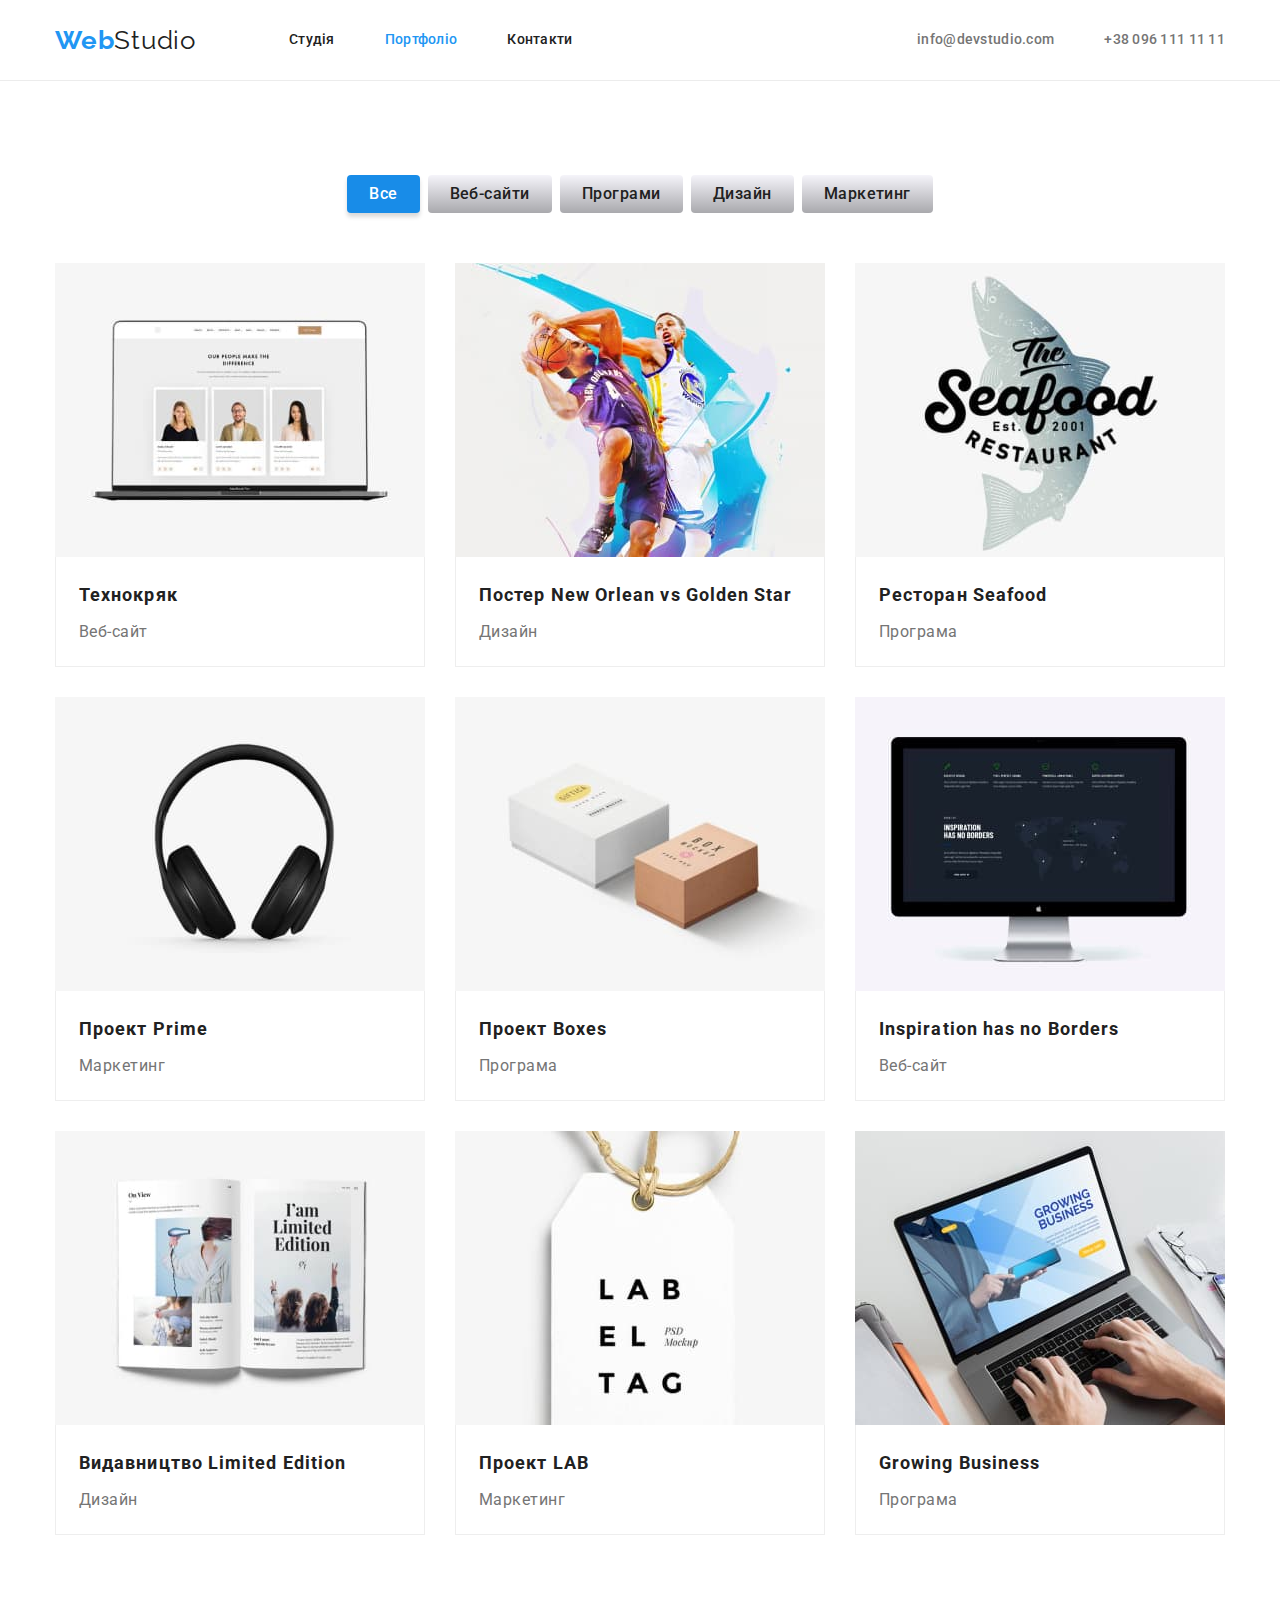
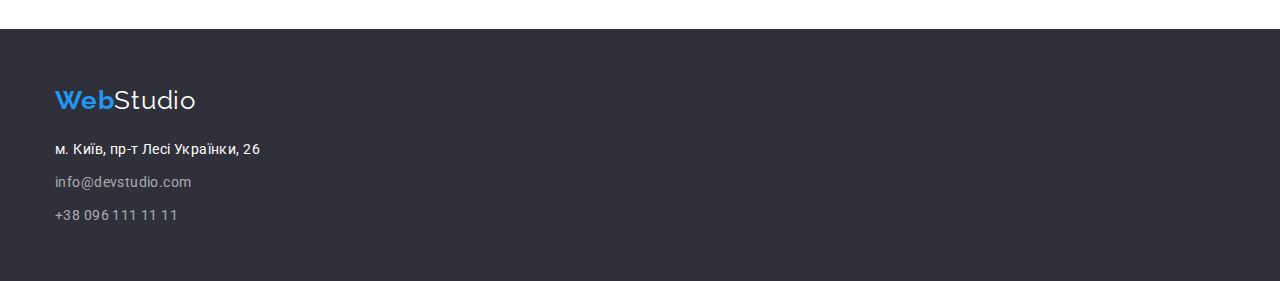
==== commit e1e31fa7: "Вказані width для зображень" ====
--- a/portfolio.html
+++ b/portfolio.html
@@ -98,8 +98,8 @@
                             <!--Постери-->
                             <ul class="poster-list">
                                 <li class="poster-item">
-                                    <img class="box-image" src="./images/imageprofile1.jpg" alt="Технокряк"
-                                        title="Технокряк">
+                                    <img class="box-image" src="./images/imageprofile1.jpg" alt="Технокряк" 
+                                        width="370px" title="Технокряк">
                                     <div class="poster-item-text">
                                         <h3 class="poster-item-name">Технокряк</h3>
                                         <p class="poster-item-category">Веб-сайт</p>
@@ -107,7 +107,7 @@
                                 </li>
                                 <li class="poster-item">
                                     <img class="box-image" src="./images/imageprofile2.jpg"
-                                        alt="Постер New Orlean vs Golden Star" title="Постер New Orlean vs Golden Star">
+                                        width="370px" alt="Постер New Orlean vs Golden Star" title="Постер New Orlean vs Golden Star">
                                     <div class="poster-item-text">
                                         <h3 class="poster-item-name">Постер New Orlean vs Golden Star</h3>
                                         <p class="poster-item-category">Дизайн</p>
@@ -115,7 +115,7 @@
                                 </li>
                                 <li class="poster-item">
                                     <img class="box-image" src="./images/imageprofile3.jpg" alt="Ресторан Seafood"
-                                        title="Ресторан Seafood">
+                                        width="370px" title="Ресторан Seafood">
                                     <div class="poster-item-text">
                                         <h3 class="poster-item-name">Ресторан Seafood</h3>
                                         <p class="poster-item-category">Програма</p>
@@ -123,7 +123,7 @@
                                 </li>
                                 <li class="poster-item">
                                     <img class="box-image" src="./images/imageprofile4.jpg" alt="Проект Prime"
-                                        title="Проект Prime">
+                                        width="370px" title="Проект Prime">
                                     <div class="poster-item-text">
                                         <h3 class="poster-item-name">Проект Prime</h3>
                                         <p class="poster-item-category">Маркетинг</p>
@@ -131,7 +131,7 @@
                                 </li>
                                 <li class="poster-item">
                                     <img class="box-image" src="./images/imageprofile5.jpg" alt="Проект Boxes"
-                                        title="Проект Boxes">
+                                        width="370px" title="Проект Boxes">
                                     <div class="poster-item-text">
                                         <h3 class="poster-item-name">Проект Boxes</h3>
                                         <p class="poster-item-category">Програма</p>
@@ -139,7 +139,7 @@
                                 </li>
                                 <li class="poster-item">
                                     <img class="box-image" src="./images/imageprofile6.jpg" alt="Inspiration has no Borders"
-                                        title="Inspiration has no Borders">
+                                        width="370px" title="Inspiration has no Borders">
                                     <div class="poster-item-text">
                                         <h3 class="poster-item-name">Inspiration has no Borders</h3>
                                         <p class="poster-item-category">Веб-сайт</p>
@@ -147,7 +147,7 @@
                                 </li>
                                 <li class="poster-item">
                                     <img class="box-image" src="./images/imageprofile7.jpg"
-                                        alt="Видавництво Limited Edition" title="Видавництво Limited Edition">
+                                        width="370px" alt="Видавництво Limited Edition" title="Видавництво Limited Edition">
                                     <div class="poster-item-text">
                                         <h3 class="poster-item-name">Видавництво Limited Edition</h3>
                                         <p class="poster-item-category">Дизайн</p>
@@ -155,7 +155,7 @@
                                 </li>
                                 <li class="poster-item">
                                     <img class="box-image" src="./images/imageprofile8.jpg" alt="Проект LAB"
-                                        title="Проект LAB">
+                                        width="370px" title="Проект LAB">
                                     <div class="poster-item-text">
                                         <h3 class="poster-item-name">Проект LAB</h3>
                                         <p class="poster-item-category">Маркетинг</p>
@@ -163,7 +163,7 @@
                                 </li>
                                 <li class="poster-item">
                                     <img class="box-image" src="./images/imageprofile9.jpg" alt="Growing Business"
-                                        title="Growing Business">
+                                        width="370px" title="Growing Business">
                                     <div class="poster-item-text">
                                         <h3 class="poster-item-name">Growing Business</h3>
                                         <p class="poster-item-category">Програма</p>
--- a/styles/style.css
+++ b/styles/style.css
@@ -459,24 +459,15 @@
     letter-spacing: 0.03em;
     color: var(--primary-text-color);
     cursor: pointer;
-    transition: all 0.2s;
-}
-
-.cheked
-/*.filter-button:focus*/
-    {
+}
+
+.cheked,
+.filter-button:focus {
     /*outline: none;*/
+    box-shadow:
+        0 4px 4px rgba(0, 0, 0, 0.15);
     background: var(--focus-color);
     color: var(--content-color);
-}
-
-.filter-button:focus {
-    outline: none;
-    background: var(--focus-color);
-    color: var(--content-color);
-    box-shadow:
-        0 4px 4px rgba(0, 0, 0, 0.15);
-    transform: scale(1.1);
 }
 
 .filter-button:hover {
@@ -503,7 +494,6 @@
         4px -4px 4px var(--main-shadow-button),
         -4px -4px 4px var(--main-shadow-button);
     color: var(--content-color);
-    transform: scale(1);
 }
 
 /*Постери*/
